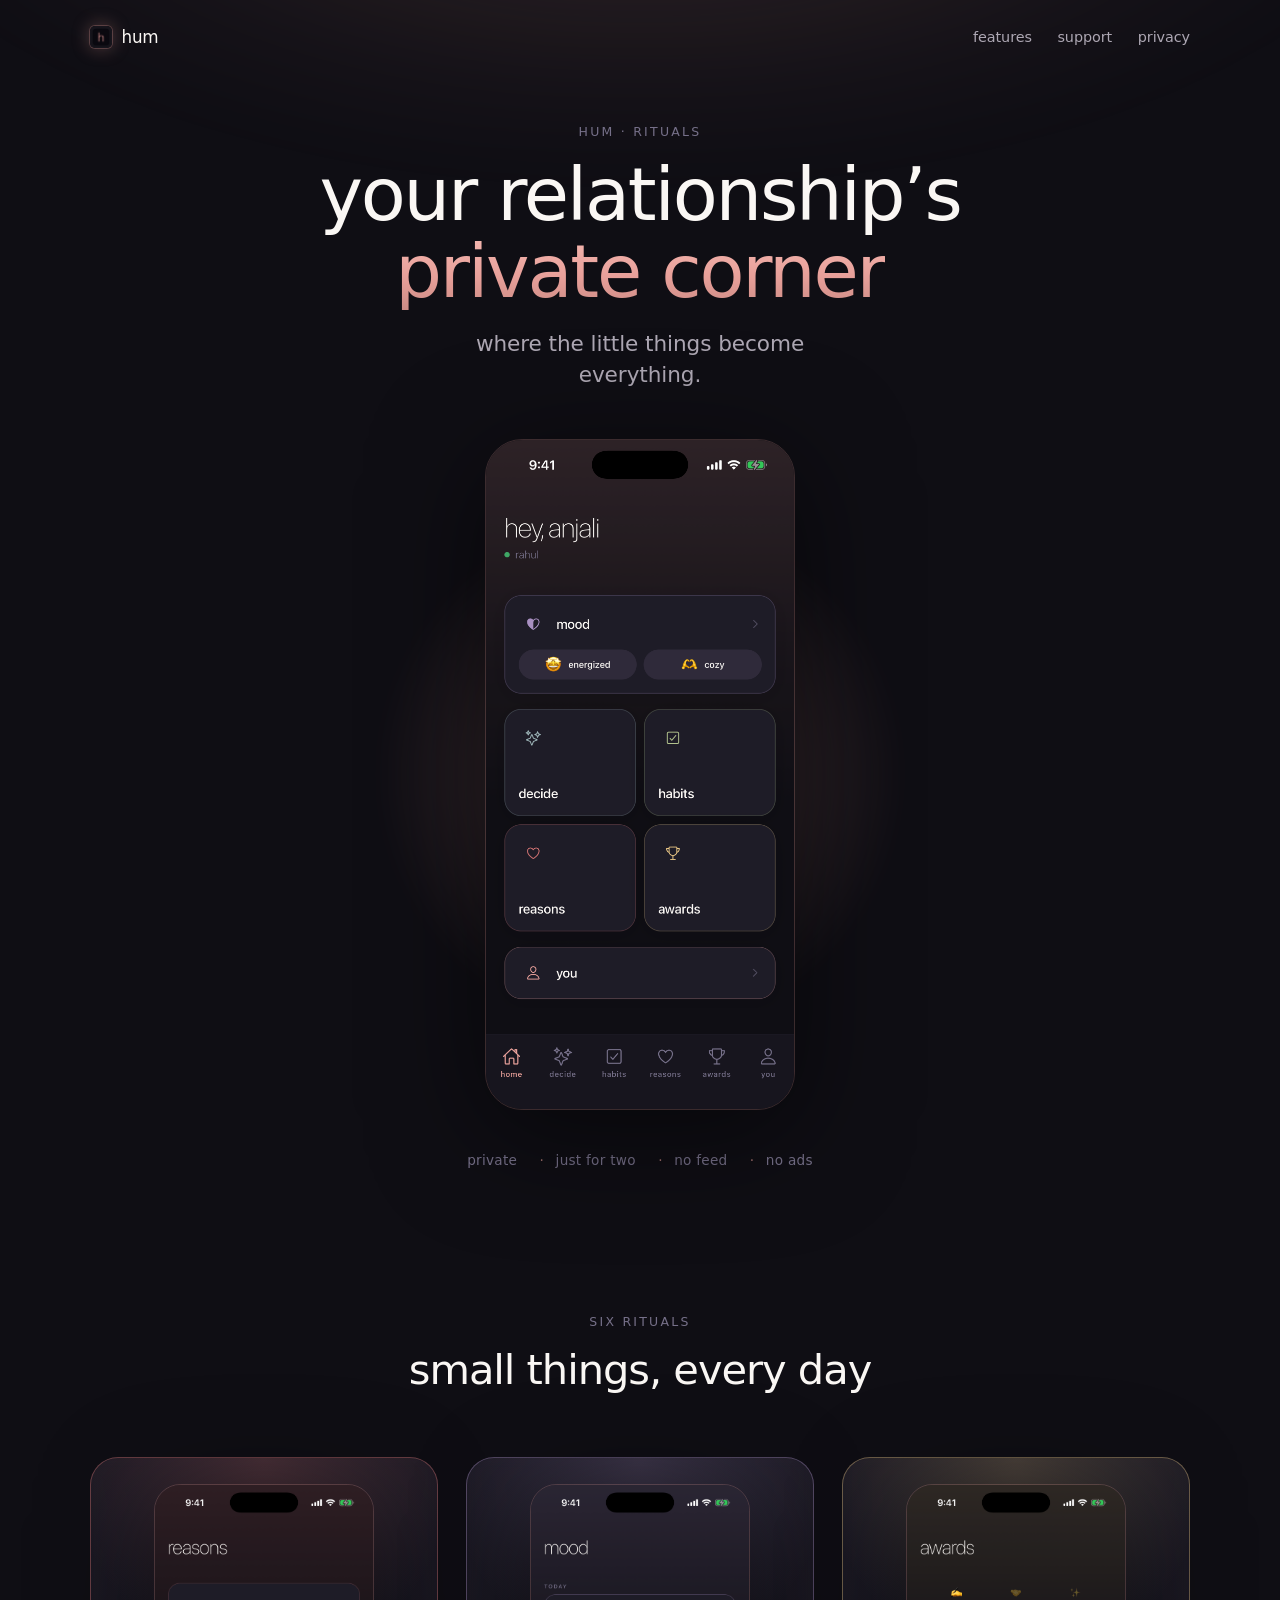
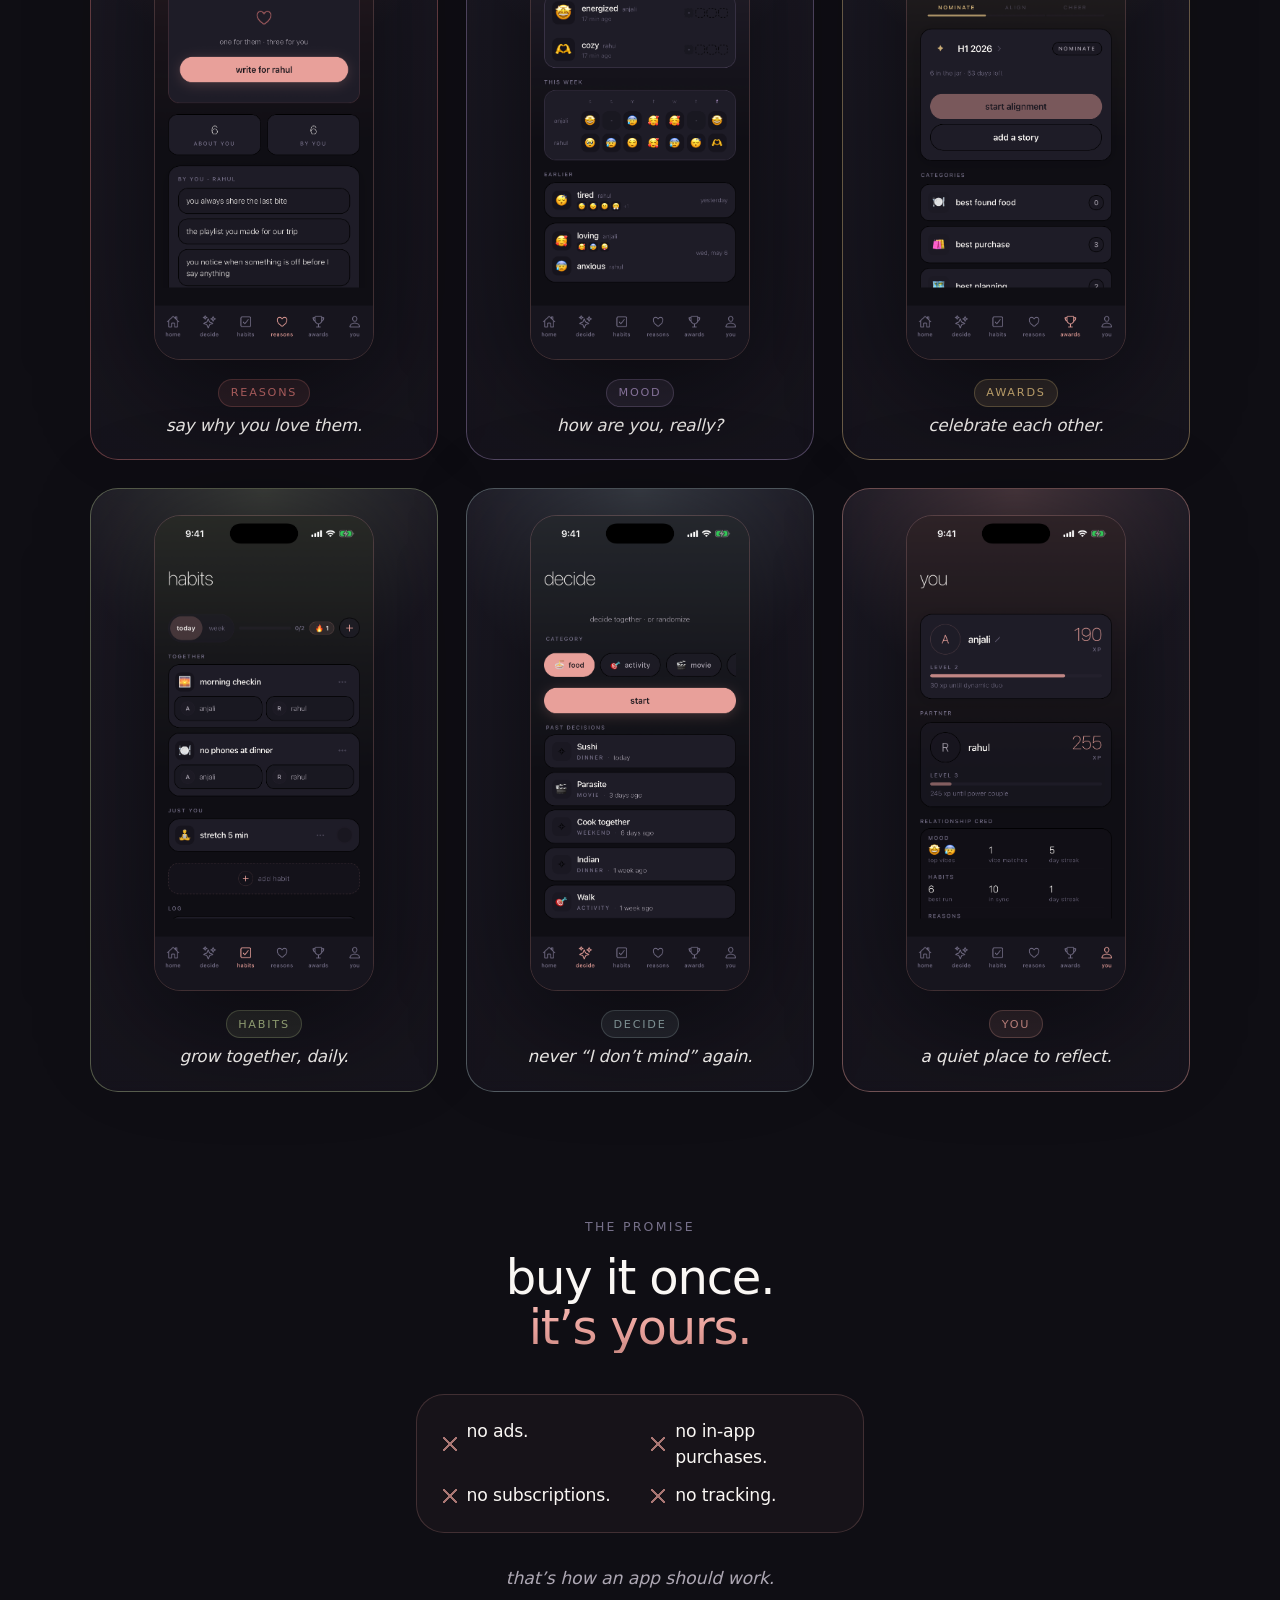
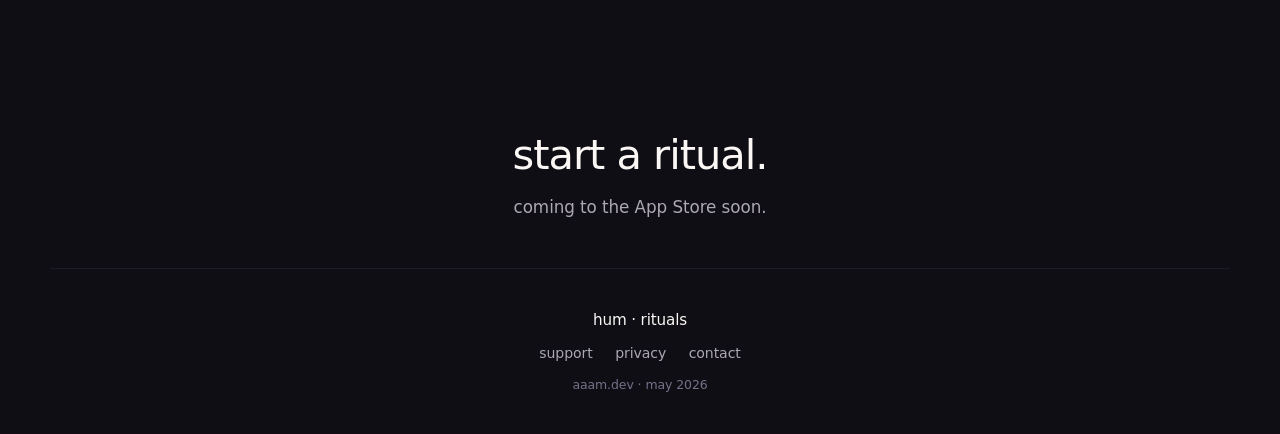
==== hum/index.html @ e9ae1dba "site: converge brand to "hum" everywhere; tir og cover; crisp tir favicon Three follow-ups to the lo" ====
<!doctype html>
<html lang="en">
  <head>
    <meta charset="utf-8" />
    <meta name="viewport" content="width=device-width, initial-scale=1, viewport-fit=cover" />
    <meta name="theme-color" content="#0F0E14" />
    <meta name="color-scheme" content="dark" />
    <title>hum &middot; your relationship's private corner</title>
    <meta
      name="description"
      content="hum is a calm, invite-only space for two. share moods, build habits, decide together, host awards, and trade reasons you love each other. no public feed. no ads."
    />

    <!-- Open Graph (WhatsApp / Instagram / iMessage / Facebook) -->
    <meta property="og:type" content="website" />
    <meta property="og:site_name" content="hum &middot; rituals" />
    <meta property="og:title" content="hum · your relationship's private corner" />
    <meta
      property="og:description"
      content="a calm, invite-only space for two. share moods, build habits, decide together, and trade reasons you love each other."
    />
    <meta property="og:url" content="https://aaam.dev/hum/" />
    <meta property="og:image" content="https://aaam.dev/hum/images/og-cover.png" />
    <meta property="og:image:width" content="1200" />
    <meta property="og:image:height" content="630" />
    <meta property="og:image:type" content="image/png" />
    <meta property="og:image:alt" content="hum app — a private corner for two, on iPhone" />

    <!-- Twitter / X -->
    <meta name="twitter:card" content="summary_large_image" />
    <meta name="twitter:title" content="hum · your relationship's private corner" />
    <meta
      name="twitter:description"
      content="a calm, invite-only space for two."
    />
    <meta name="twitter:image" content="https://aaam.dev/hum/images/og-cover.png" />

    <link rel="canonical" href="https://aaam.dev/hum/" />
    <link rel="icon" type="image/png" sizes="32x32" href="images/favicon-32.png" />
    <link rel="icon" type="image/png" sizes="1024x1024" href="images/icon-1024.png" />
    <link rel="apple-touch-icon" sizes="180x180" href="images/icon-180.png" />
    <link rel="preload" as="image" href="images/marketing/01-home.png" fetchpriority="high" />
    <link rel="stylesheet" href="style.css" />
  </head>

  <body>
    <div class="halo" aria-hidden="true"></div>

    <header class="topbar">
      <a href="#top" class="brand" aria-label="hum home">
        <img class="brand-mark" src="images/icon-180.png" alt="" width="22" height="22" decoding="async" />
        <span class="brand-name">hum</span>
      </a>
      <nav class="topnav" aria-label="primary">
        <a href="#features">features</a>
        <a href="support.html">support</a>
        <a href="privacy.html">privacy</a>
      </nav>
    </header>

    <main id="top">
      <!-- HERO ─────────────────────────────────────────────────────── -->
      <section class="hero">
        <p class="eyebrow">hum &middot; rituals</p>
        <h1>
          your relationship&rsquo;s<br />
          <span class="hero-accent">private corner</span>
        </h1>
        <p class="hero-sub">where the little things become everything.</p>

        <div class="hero-stage">
          <div class="phone phone--hero">
            <img
              src="images/marketing/01-home.png"
              alt="hum home screen"
              width="1206"
              height="2622"
              loading="eager"
              fetchpriority="high"
              decoding="async"
            />
          </div>
        </div>

        <ul class="trust-row" aria-label="what hum is">
          <li>private</li>
          <li>just for two</li>
          <li>no feed</li>
          <li>no ads</li>
        </ul>
      </section>

      <!-- FEATURES ─────────────────────────────────────────────────── -->
      <section id="features" class="features">
        <p class="eyebrow eyebrow-center">six rituals</p>
        <h2>small things, every day</h2>

        <div class="feature-rail" role="list">
          <article class="feature feature--reasons" role="listitem">
            <div class="phone">
              <img
                src="images/marketing/05-reasons.png"
                alt="reasons — write one for them, reveal three from them"
                width="1206"
                height="2622"
                loading="lazy"
                decoding="async"
              />
            </div>
            <div class="feature-meta">
              <span class="feature-tag">reasons</span>
              <h3>say why you love them.</h3>
            </div>
          </article>

          <article class="feature feature--mood" role="listitem">
            <div class="phone">
              <img
                src="images/marketing/02-mood.png"
                alt="mood — check in together, see the week side by side"
                width="1206"
                height="2622"
                loading="lazy"
                decoding="async"
              />
            </div>
            <div class="feature-meta">
              <span class="feature-tag">mood</span>
              <h3>how are you, really?</h3>
            </div>
          </article>

          <article class="feature feature--awards" role="listitem">
            <div class="phone">
              <img
                src="images/marketing/06-awards.png"
                alt="awards — nominate each other, reveal the winners"
                width="1206"
                height="2622"
                loading="lazy"
                decoding="async"
              />
            </div>
            <div class="feature-meta">
              <span class="feature-tag">awards</span>
              <h3>celebrate each other.</h3>
            </div>
          </article>

          <article class="feature feature--habits" role="listitem">
            <div class="phone">
              <img
                src="images/marketing/04-habits.png"
                alt="habits — shared and personal goals, six-week heatmap"
                width="1206"
                height="2622"
                loading="lazy"
                decoding="async"
              />
            </div>
            <div class="feature-meta">
              <span class="feature-tag">habits</span>
              <h3>grow together, daily.</h3>
            </div>
          </article>

          <article class="feature feature--decide" role="listitem">
            <div class="phone">
              <img
                src="images/marketing/03-decide.png"
                alt="decide — vote together, or let the app pick"
                width="1206"
                height="2622"
                loading="lazy"
                decoding="async"
              />
            </div>
            <div class="feature-meta">
              <span class="feature-tag">decide</span>
              <h3>never &ldquo;I don&rsquo;t mind&rdquo; again.</h3>
            </div>
          </article>

          <article class="feature feature--you" role="listitem">
            <div class="phone">
              <img
                src="images/marketing/07-you.png"
                alt="you — your journey, your streaks, your growth"
                width="1206"
                height="2622"
                loading="lazy"
                decoding="async"
              />
            </div>
            <div class="feature-meta">
              <span class="feature-tag">you</span>
              <h3>a quiet place to reflect.</h3>
            </div>
          </article>
        </div>

        <p class="rail-hint" aria-hidden="true">swipe &rarr;</p>
      </section>

      <!-- PROMISE / MANIFESTO ───────────────────────────────────── -->
      <section class="promise">
        <p class="eyebrow eyebrow-center">the promise</p>
        <h2 class="promise-headline">
          buy it once.<br />
          <span class="promise-accent">it&rsquo;s yours.</span>
        </h2>
        <ul class="promise-list" aria-label="what hum doesn't do">
          <li>no ads.</li>
          <li>no in-app purchases.</li>
          <li>no subscriptions.</li>
          <li>no tracking.</li>
        </ul>
        <p class="promise-coda">that&rsquo;s how an app should work.</p>
      </section>

      <!-- FINAL CTA ──────────────────────────────────────────────── -->
      <section class="final-cta">
        <h2>start a ritual.</h2>
        <p>coming to the App Store soon.</p>
      </section>
    </main>

    <footer class="site-footer">
      <p class="footer-brand">hum &middot; rituals</p>
      <nav aria-label="footer">
        <a href="support.html">support</a>
        <a href="privacy.html">privacy</a>
        <a href="mailto:support@aaam.dev">contact</a>
      </nav>
      <p class="footer-meta">aaam.dev &middot; may 2026</p>
    </footer>
  </body>
</html>
---- hum/style.css ----
/* hum · rituals — marketing site
 * Single stylesheet for index.html, support.html, privacy.html.
 * Mobile-first. Matches the in-app design system (Wes Anderson Grand Budapest).
 *
 * NOTE on .phone aspect ratio:
 *   We do NOT use `aspect-ratio: 1206/2622` on the `.phone` wrapper.
 *   When a flex child has both `aspect-ratio` and `padding`, WebKit
 *   ignores the padding when computing main-axis size, which warps the
 *   image (vertically squished). Instead, the inner <img> drives the
 *   height via its intrinsic dimensions + width:100% / height:auto, and
 *   the bezel is a `border` on the <img> itself (no padding container).
 *   See: https://github.com/WebKit/WebKit/pull/49514 (fix in flight).
 */

:root {
  --bg: #0f0e14;
  --surface: #17151e;
  --card: #1e1c27;
  --card-soft: #1a1822;
  --border: #2e2938;
  --border-soft: rgba(46, 41, 56, 0.55);

  --text: #faf7f4;
  --muted: #ada7b3;
  --dim: #767089;

  --primary: #e8a09a;
  --secondary: #9fb8d2;
  --bloom: #a990c2;
  --spark: #9fb7ba;
  --sage: #b5c68f;
  --crimson: #d27373;
  --gold: #e9c685;

  --radius-md: 18px;
  --radius-lg: 28px;
  --shadow-deep: 0 32px 80px rgba(0, 0, 0, 0.55);

  --t-eyebrow: clamp(0.68rem, 0.62rem + 0.2vw, 0.78rem);
  --t-h1: clamp(2.6rem, 2rem + 4.5vw, 4.6rem);
  --t-h2: clamp(1.8rem, 1.4rem + 1.6vw, 2.6rem);
  --t-h3: clamp(1.05rem, 1rem + 0.4vw, 1.2rem);
  --t-body: clamp(0.95rem, 0.92rem + 0.2vw, 1.05rem);
  --t-sub: clamp(1.1rem, 1rem + 0.5vw, 1.35rem);
}

* {
  box-sizing: border-box;
}

html {
  font-size: 16px;
  -webkit-text-size-adjust: 100%;
  scroll-behavior: smooth;
}

@media (prefers-reduced-motion: reduce) {
  html {
    scroll-behavior: auto;
  }
}

body {
  margin: 0;
  min-height: 100vh;
  background: var(--bg);
  color: var(--text);
  font-family:
    -apple-system, BlinkMacSystemFont, 'SF Pro Text', 'Segoe UI', Roboto,
    'Helvetica Neue', system-ui, sans-serif;
  font-feature-settings: 'ss01', 'cv11', 'tnum';
  font-weight: 300;
  line-height: 1.55;
  letter-spacing: -0.005em;
  overflow-x: hidden;
  text-rendering: optimizeLegibility;
  -webkit-font-smoothing: antialiased;
  -moz-osx-font-smoothing: grayscale;
}

/* Ambient halo */
.halo {
  position: fixed;
  inset: -20% -20% auto -20%;
  height: 90vh;
  background:
    radial-gradient(
      60% 60% at 50% 0%,
      rgba(232, 160, 154, 0.22) 0%,
      rgba(232, 160, 154, 0.1) 30%,
      rgba(232, 160, 154, 0.03) 55%,
      transparent 75%
    );
  filter: blur(20px);
  pointer-events: none;
  z-index: 0;
}

body.page-doc .halo {
  display: none;
}

a {
  color: var(--primary);
  text-decoration: none;
  transition: opacity 0.15s ease;
}

a:hover,
a:focus-visible {
  opacity: 0.85;
}

a:focus-visible {
  outline: 2px solid var(--primary);
  outline-offset: 3px;
  border-radius: 2px;
}

img {
  max-width: 100%;
  height: auto;
  display: block;
}

main {
  position: relative;
  z-index: 1;
  max-width: 1180px;
  margin: 0 auto;
  padding: 0 clamp(1rem, 4vw, 2.5rem);
}

/* TOP BAR ─────────────────────────────────────────────────────────── */
.topbar {
  position: relative;
  z-index: 2;
  max-width: 1180px;
  margin: 0 auto;
  padding: clamp(1.1rem, 3vw, 1.5rem) clamp(1rem, 4vw, 2.5rem);
  display: flex;
  align-items: center;
  justify-content: space-between;
  gap: 1rem;
}

.brand {
  display: inline-flex;
  align-items: center;
  gap: 0.6rem;
  font-weight: 500;
  letter-spacing: -0.02em;
  color: var(--text);
}

.brand-mark {
  width: 22px;
  height: 22px;
  border-radius: 5px;
  display: block;
  object-fit: cover;
  box-shadow:
    0 0 0 1px rgba(232, 160, 154, 0.25),
    0 0 18px rgba(232, 160, 154, 0.35);
}

.brand-name {
  font-size: 1.05rem;
  letter-spacing: -0.02em;
}

.topnav {
  display: flex;
  gap: clamp(0.9rem, 2.5vw, 1.6rem);
  font-size: 0.9rem;
  color: var(--muted);
}

.topnav a {
  color: var(--muted);
}

/* HERO ───────────────────────────────────────────────────────────── */
.hero {
  text-align: center;
  padding: clamp(1.5rem, 4vw, 3rem) 0 clamp(2rem, 5vw, 4rem);
}

.eyebrow {
  margin: 0 0 1rem;
  font-size: var(--t-eyebrow);
  font-weight: 500;
  letter-spacing: 0.18em;
  text-transform: uppercase;
  color: var(--dim);
}

.eyebrow-center {
  text-align: center;
}

.hero h1 {
  margin: 0 auto;
  max-width: 18ch;
  font-size: var(--t-h1);
  font-weight: 200;
  line-height: 1.04;
  letter-spacing: -0.03em;
  color: var(--text);
}

.hero-accent {
  display: inline-block;
  background: linear-gradient(180deg, #f4b8b1 0%, var(--primary) 55%, #cc8b85 100%);
  -webkit-background-clip: text;
  background-clip: text;
  -webkit-text-fill-color: transparent;
  color: transparent;
}

.hero-sub {
  margin: clamp(0.85rem, 2vw, 1.1rem) auto 0;
  max-width: 30ch;
  font-size: var(--t-sub);
  line-height: 1.45;
  color: var(--muted);
  font-weight: 300;
}

/* PHONE MOCKUP ────────────────────────────────────────────────────── */
.hero-stage {
  margin-top: clamp(2rem, 5vw, 3rem);
  display: grid;
  place-items: center;
  position: relative;
  z-index: 1;
}

/* Soft halo behind hero phone */
.hero-stage::before {
  content: '';
  position: absolute;
  width: clamp(280px, 80vw, 540px);
  height: clamp(280px, 80vw, 540px);
  border-radius: 50%;
  background: radial-gradient(
    circle,
    rgba(232, 160, 154, 0.32) 0%,
    rgba(232, 160, 154, 0.12) 38%,
    transparent 70%
  );
  filter: blur(14px);
  z-index: -1;
}

/*
 * `.phone` is a wrapper that gives the screenshot a device-style border
 * and shadow — but the *image itself* drives the height (no aspect-ratio
 * on the wrapper, no padding-based bezel). This sidesteps the WebKit
 * flex+aspect-ratio+padding bug entirely.
 */
.phone {
  --phone-w: clamp(200px, 58vw, 300px);
  width: var(--phone-w);
  display: block;
  position: relative;
  filter: drop-shadow(0 22px 56px rgba(0, 0, 0, 0.55));
}

/* Honest screenshot: the <img>'s intrinsic 1206×2622 ratio drives the
 * height. No crop, no aspect-ratio override — what the user sees in
 * the App Store is what they see here. */
.phone img {
  display: block;
  width: 100%;
  height: auto;
  border-radius: clamp(26px, calc(var(--phone-w) * 0.12), 38px);
  border: 1px solid rgba(232, 160, 154, 0.22);
  box-shadow: inset 0 0 0 1px rgba(255, 255, 255, 0.04);
}

.phone--hero {
  --phone-w: clamp(210px, 60vw, 310px);
}

/* TRUST ROW ──────────────────────────────────────────────────────── */
.trust-row {
  margin: clamp(2rem, 4vw, 2.5rem) auto 0;
  padding: 0;
  list-style: none;
  display: flex;
  flex-wrap: wrap;
  justify-content: center;
  gap: 0.6rem 1.4rem;
  font-size: 0.85rem;
  color: var(--dim);
  letter-spacing: 0.02em;
}

.trust-row li {
  position: relative;
  padding-left: 1rem;
}

.trust-row li::before {
  content: '·';
  position: absolute;
  left: 0;
  color: var(--primary);
  opacity: 0.65;
}

.trust-row li:first-child {
  padding-left: 0;
}

.trust-row li:first-child::before {
  display: none;
}

/* SECTIONS ───────────────────────────────────────────────────────── */
section {
  padding: clamp(3rem, 6vw, 5rem) 0;
}

section h2 {
  margin: 0 auto;
  max-width: 22ch;
  text-align: center;
  font-size: var(--t-h2);
  font-weight: 200;
  letter-spacing: -0.025em;
  line-height: 1.1;
  color: var(--text);
}

/* FEATURES ────────────────────────────────────────────────────────── */
.features {
  position: relative;
  padding-bottom: clamp(2rem, 4vw, 3rem);
}

.feature-rail {
  --gap: clamp(1rem, 3vw, 1.75rem);
  margin-top: clamp(2rem, 5vw, 3rem);
  display: flex;
  gap: var(--gap);
  overflow-x: auto;
  scroll-snap-type: x mandatory;
  scroll-padding-inline: clamp(1rem, 4vw, 2.5rem);
  padding: 1rem clamp(1rem, 4vw, 2.5rem) 1.5rem;
  margin-inline: calc(-1 * clamp(1rem, 4vw, 2.5rem));
  scrollbar-width: none;
  -webkit-overflow-scrolling: touch;
}

.feature-rail::-webkit-scrollbar {
  display: none;
}

.feature {
  flex: 0 0 min(78vw, 290px);
  scroll-snap-align: center;
  display: flex;
  flex-direction: column;
  align-items: center;
  gap: 1.2rem;
  padding: 1.6rem 1.2rem 1.4rem;
  background: linear-gradient(
    180deg,
    rgba(30, 28, 39, 0.85) 0%,
    rgba(23, 21, 30, 0.85) 100%
  );
  border: 1px solid var(--feature-color, var(--border-soft));
  border-radius: var(--radius-lg);
  position: relative;
  isolation: isolate;
  backdrop-filter: blur(6px);
}

.feature::before {
  content: '';
  position: absolute;
  inset: 0;
  border-radius: inherit;
  background: radial-gradient(
    80% 50% at 50% 0%,
    var(--feature-glow, rgba(232, 160, 154, 0.2)) 0%,
    transparent 70%
  );
  opacity: 0.95;
  pointer-events: none;
  z-index: -1;
}

.feature--mood {
  --feature-color: rgba(169, 144, 194, 0.4);
  --feature-glow: rgba(169, 144, 194, 0.24);
  --feature-tag-color: var(--bloom);
}
.feature--habits {
  --feature-color: rgba(181, 198, 143, 0.4);
  --feature-glow: rgba(181, 198, 143, 0.22);
  --feature-tag-color: var(--sage);
}
.feature--decide {
  --feature-color: rgba(159, 183, 186, 0.42);
  --feature-glow: rgba(159, 183, 186, 0.24);
  --feature-tag-color: var(--spark);
}
.feature--awards {
  --feature-color: rgba(233, 198, 133, 0.4);
  --feature-glow: rgba(233, 198, 133, 0.24);
  --feature-tag-color: var(--gold);
}
.feature--reasons {
  --feature-color: rgba(210, 115, 115, 0.42);
  --feature-glow: rgba(210, 115, 115, 0.26);
  --feature-tag-color: var(--crimson);
}
.feature--you {
  --feature-color: rgba(232, 160, 154, 0.42);
  --feature-glow: rgba(232, 160, 154, 0.24);
  --feature-tag-color: var(--primary);
}

/* The phone inside a feature card — bigger relative to the card so the
 * screenshot is the dominant chunk (visual-first). */
.feature .phone {
  --phone-w: min(60vw, 200px);
}

.feature-meta {
  text-align: center;
}

.feature-tag {
  display: inline-block;
  margin-bottom: 0.5rem;
  padding: 0.28rem 0.72rem;
  border-radius: 999px;
  font-size: 0.7rem;
  font-weight: 500;
  letter-spacing: 0.16em;
  text-transform: uppercase;
  color: var(--feature-tag-color, var(--primary));
  background: color-mix(in srgb, var(--feature-tag-color, var(--primary)) 12%, transparent);
  border: 1px solid color-mix(in srgb, var(--feature-tag-color, var(--primary)) 30%, transparent);
}

.feature h3 {
  margin: 0;
  font-size: 1.05rem;
  font-weight: 300;
  font-style: italic;
  letter-spacing: -0.01em;
  color: var(--text);
  line-height: 1.3;
}

@media (min-width: 880px) {
  .feature-rail {
    overflow: visible;
    scroll-snap-type: none;
    display: grid;
    grid-template-columns: repeat(3, minmax(0, 1fr));
    margin-inline: 0;
    padding: 1rem 0 0;
  }
  .feature {
    flex: initial;
  }
  .feature .phone {
    --phone-w: min(220px, 100%);
  }
  .rail-hint {
    display: none;
  }
}

.rail-hint {
  margin: 0.4rem 0 0;
  text-align: center;
  font-size: 0.78rem;
  color: var(--dim);
  letter-spacing: 0.18em;
  text-transform: uppercase;
  opacity: 0.7;
}

/* PROMISE / MANIFESTO ────────────────────────────────────────────── */
.promise {
  text-align: center;
  padding: clamp(3rem, 6vw, 5rem) 0;
  position: relative;
}

.promise-headline {
  margin: 0 auto;
  max-width: 18ch;
  font-size: clamp(2rem, 1.6rem + 2.5vw, 3rem);
  font-weight: 200;
  letter-spacing: -0.025em;
  line-height: 1.05;
  color: var(--text);
}

.promise-accent {
  display: inline-block;
  background: linear-gradient(180deg, #f4b8b1 0%, var(--primary) 55%, #cc8b85 100%);
  -webkit-background-clip: text;
  background-clip: text;
  -webkit-text-fill-color: transparent;
  color: transparent;
}

.promise-list {
  list-style: none;
  margin: clamp(2rem, 4vw, 2.6rem) auto 0;
  padding: 1.4rem 1.6rem;
  max-width: 28rem;
  display: grid;
  grid-template-columns: 1fr 1fr;
  gap: 0.7rem 1.4rem;
  background: rgba(232, 160, 154, 0.04);
  border: 1px solid rgba(232, 160, 154, 0.2);
  border-radius: var(--radius-lg);
  font-size: clamp(0.95rem, 0.9rem + 0.4vw, 1.08rem);
  font-weight: 400;
  color: var(--text);
  letter-spacing: -0.01em;
}

.promise-list li {
  position: relative;
  padding-left: 1.5rem;
  text-align: left;
}

/* Subtle ✕ marker — these are *absences*, not features. */
.promise-list li::before {
  content: '';
  position: absolute;
  left: 0;
  top: 50%;
  width: 14px;
  height: 14px;
  transform: translateY(-50%);
  background-image:
    linear-gradient(45deg, transparent 45%, var(--primary) 45%, var(--primary) 55%, transparent 55%),
    linear-gradient(-45deg, transparent 45%, var(--primary) 45%, var(--primary) 55%, transparent 55%);
  opacity: 0.7;
}

@media (max-width: 480px) {
  .promise-list {
    grid-template-columns: 1fr;
    max-width: 22rem;
    gap: 0.55rem;
    padding: 1.2rem 1.4rem;
  }
}

.promise-coda {
  margin: clamp(1.6rem, 3vw, 2rem) auto 0;
  max-width: 30ch;
  font-size: clamp(0.95rem, 0.9rem + 0.4vw, 1.08rem);
  color: var(--muted);
  font-style: italic;
  font-weight: 300;
  letter-spacing: -0.005em;
}

/* FINAL CTA ──────────────────────────────────────────────────────── */
.final-cta {
  text-align: center;
  padding: clamp(2.5rem, 5vw, 4rem) 0 clamp(2rem, 4vw, 3rem);
}

.final-cta p {
  margin: 1rem auto 0;
  color: var(--muted);
  font-size: var(--t-body);
}

/* FOOTER ─────────────────────────────────────────────────────────── */
.site-footer {
  position: relative;
  z-index: 1;
  max-width: 1180px;
  margin: 0 auto;
  padding: clamp(1.5rem, 4vw, 2.5rem) clamp(1rem, 4vw, 2.5rem) 2.5rem;
  text-align: center;
  border-top: 1px solid var(--border-soft);
  display: grid;
  gap: 0.65rem;
}

.footer-brand {
  margin: 0;
  font-size: 0.95rem;
  font-weight: 500;
  letter-spacing: -0.01em;
  color: var(--text);
}

.site-footer nav {
  display: flex;
  flex-wrap: wrap;
  justify-content: center;
  gap: 0.5rem 1.4rem;
  font-size: 0.88rem;
}

.site-footer nav a {
  color: var(--muted);
}

.footer-meta {
  margin: 0;
  font-size: 0.78rem;
  color: var(--dim);
}

/* DOC PAGES (support, privacy) ───────────────────────────────────── */
body.page-doc main {
  max-width: 720px;
  padding-bottom: 3rem;
}

body.page-doc h1 {
  font-size: clamp(2rem, 1.6rem + 2vw, 2.8rem);
  font-weight: 200;
  letter-spacing: -0.025em;
  margin: 0 0 0.6rem;
}

body.page-doc h2 {
  text-align: left;
  font-size: 1.15rem;
  font-weight: 500;
  letter-spacing: -0.005em;
  margin: 0 0 0.65rem;
  max-width: none;
}

body.page-doc p,
body.page-doc li {
  color: var(--muted);
  font-size: 0.96rem;
  line-height: 1.6;
}

body.page-doc strong {
  color: var(--text);
  font-weight: 500;
}

.card {
  background: var(--card);
  border: 1px solid var(--border-soft);
  border-radius: var(--radius-md);
  padding: 1.4rem 1.5rem 1.25rem;
  margin-bottom: 1.1rem;
}

.card p,
.card li {
  margin: 0 0 0.6rem;
}

.card p:last-child,
.card li:last-child {
  margin-bottom: 0;
}

.card ul,
.card ol {
  margin: 0;
  padding-left: 1.2rem;
}

.card li {
  margin-bottom: 0.35rem;
}

.privacy h2 {
  margin: 1.6rem 0 0.6rem;
}

.privacy h2:first-of-type {
  margin-top: 0;
}

.meta {
  font-size: 0.8rem;
  color: var(--dim);
  margin-bottom: 1rem;
}

/* REDUCE MOTION ──────────────────────────────────────────────────── */
@media (prefers-reduced-motion: reduce) {
  *,
  *::before,
  *::after {
    animation-duration: 0.01ms !important;
    animation-iteration-count: 1 !important;
    transition-duration: 0.01ms !important;
    scroll-behavior: auto !important;
  }
}
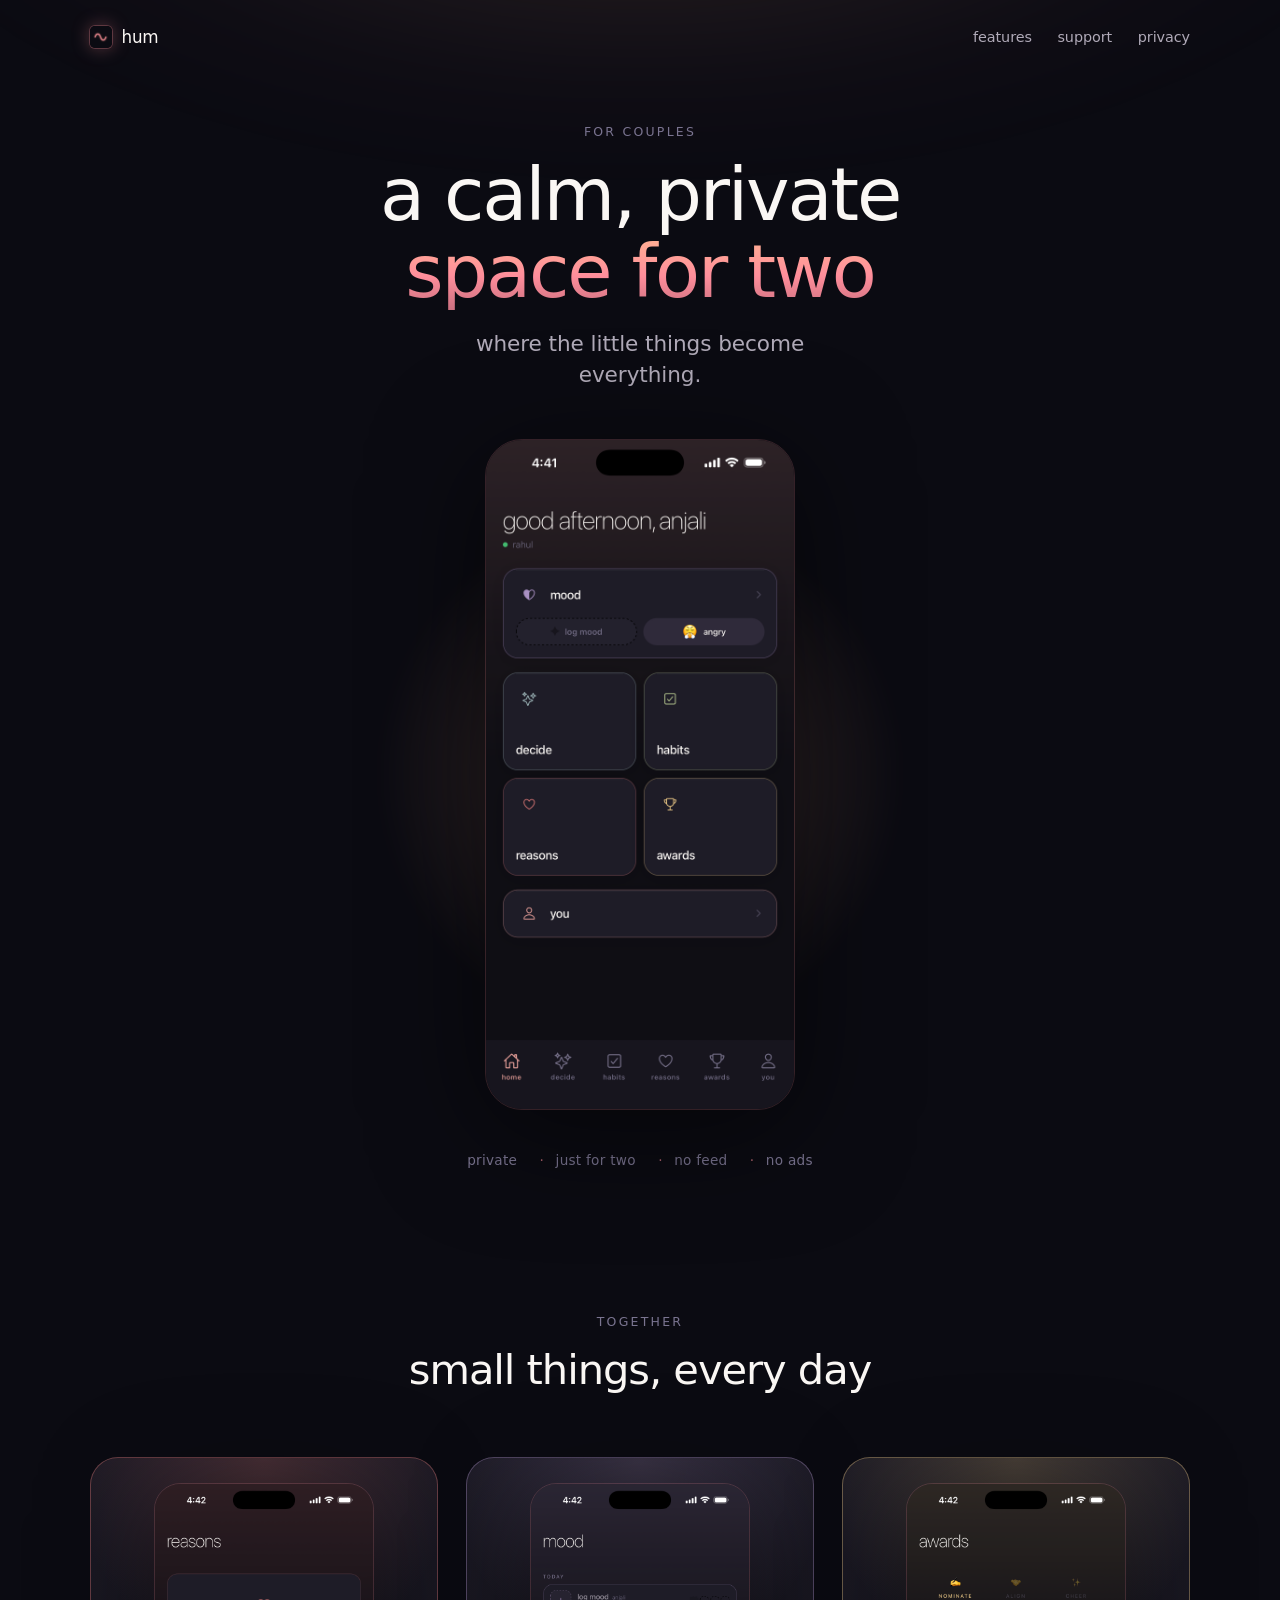
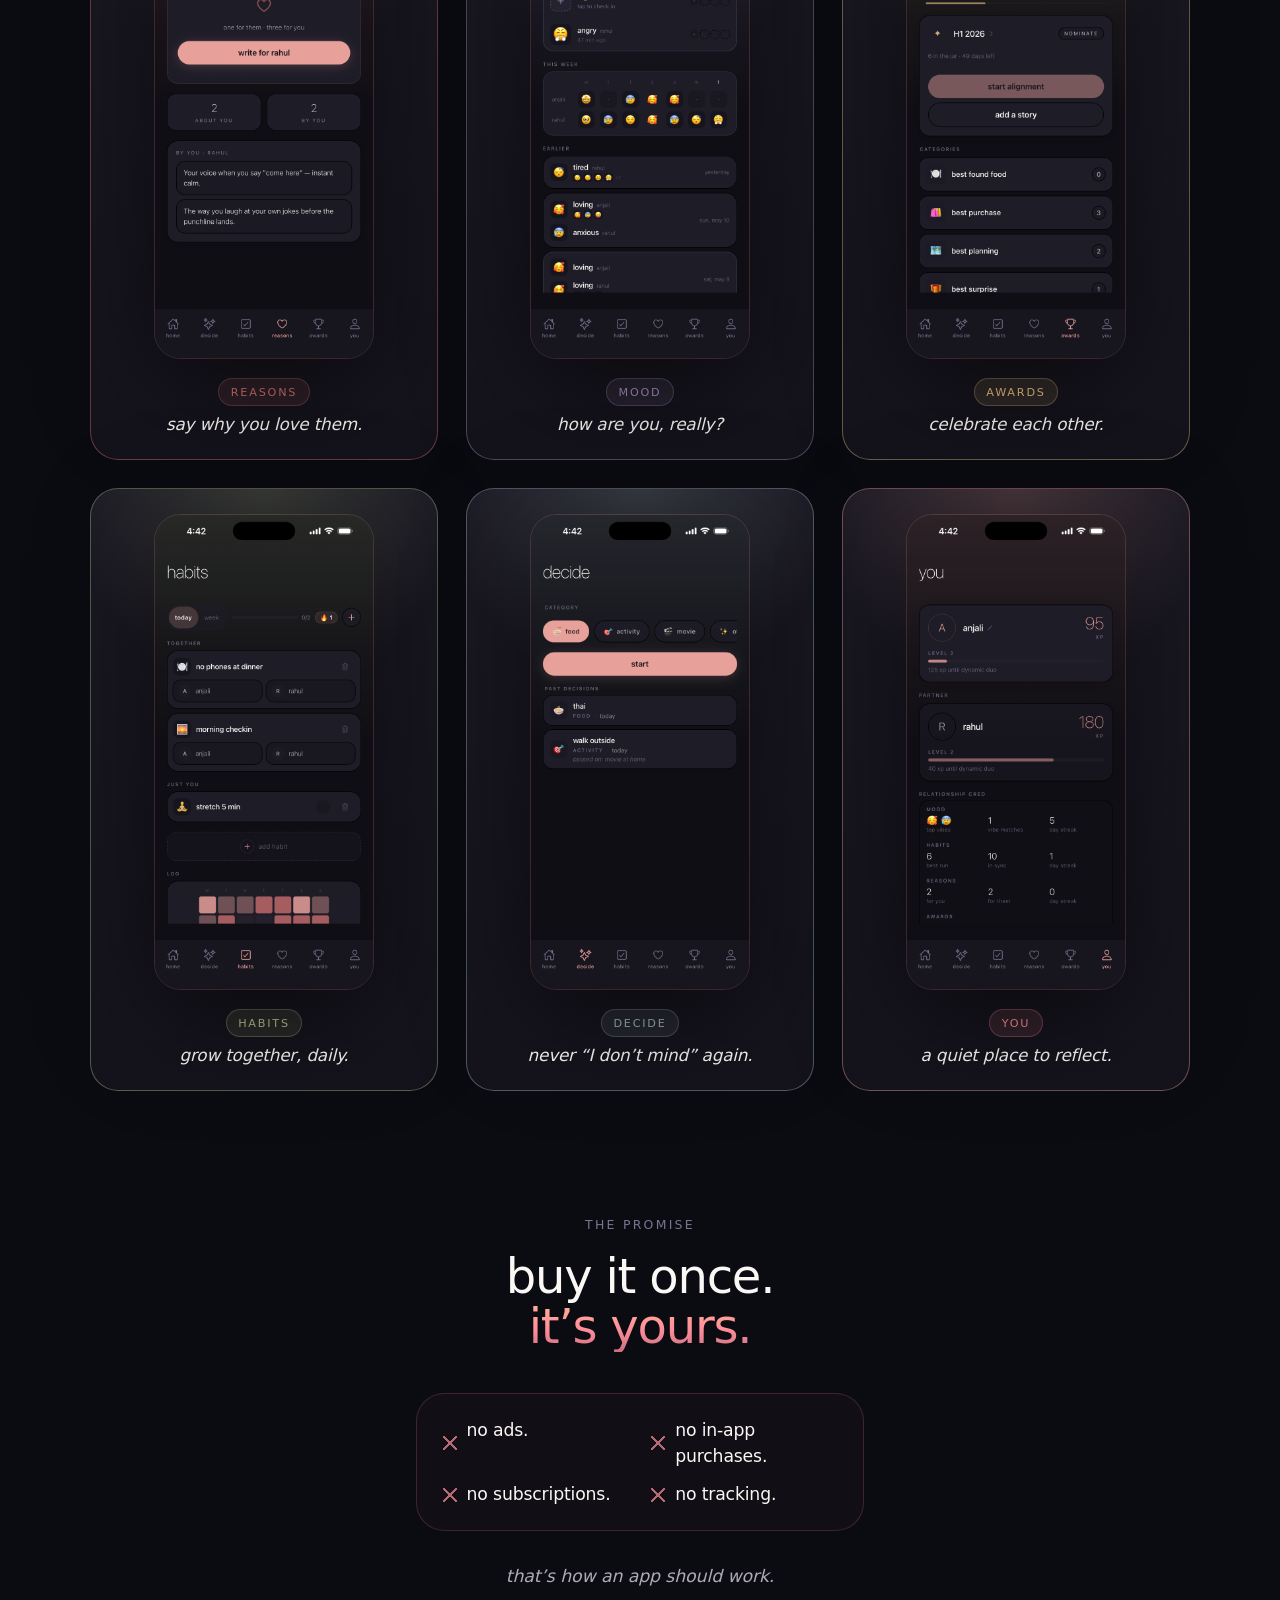
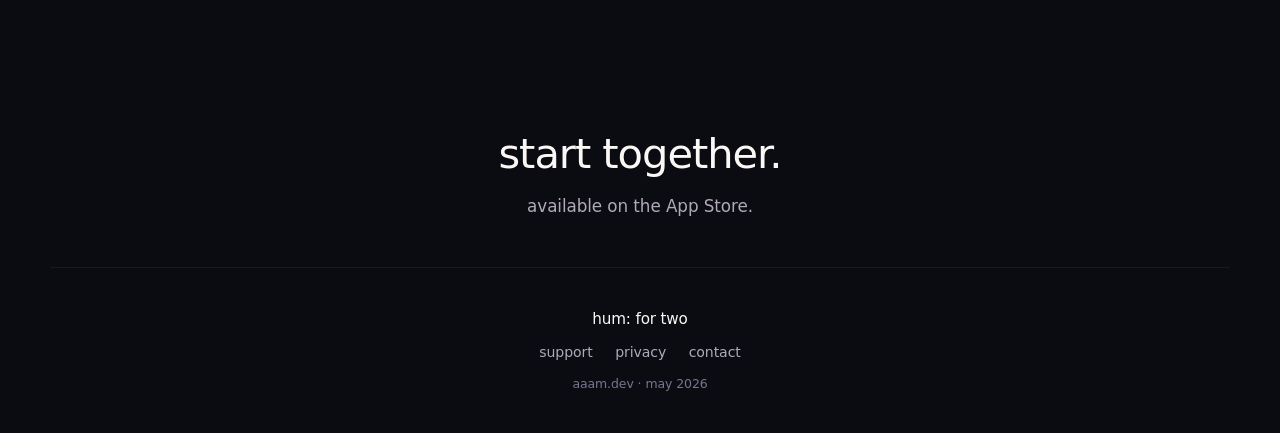
==== commit beec9d81: "rebrand: hum: for two — new logo, screenshots, copy - Replace all icon assets with D2h candlelight w" ====
--- a/hum/index.html
+++ b/hum/index.html
@@ -3,18 +3,18 @@
   <head>
     <meta charset="utf-8" />
     <meta name="viewport" content="width=device-width, initial-scale=1, viewport-fit=cover" />
-    <meta name="theme-color" content="#0F0E14" />
+    <meta name="theme-color" content="#0B0B12" />
     <meta name="color-scheme" content="dark" />
-    <title>hum &middot; your relationship's private corner</title>
+    <title>hum &middot; for two</title>
     <meta
       name="description"
-      content="hum is a calm, invite-only space for two. share moods, build habits, decide together, host awards, and trade reasons you love each other. no public feed. no ads."
+      content="hum is a calm, invite-only space for two. share moods, build habits, decide together, celebrate each other, and trade reasons you love each other. no public feed. no ads."
     />
 
-    <!-- Open Graph (WhatsApp / Instagram / iMessage / Facebook) -->
+    <!-- Open Graph -->
     <meta property="og:type" content="website" />
-    <meta property="og:site_name" content="hum &middot; rituals" />
-    <meta property="og:title" content="hum · your relationship's private corner" />
+    <meta property="og:site_name" content="hum: for two" />
+    <meta property="og:title" content="hum · a calm, private space for couples" />
     <meta
       property="og:description"
       content="a calm, invite-only space for two. share moods, build habits, decide together, and trade reasons you love each other."
@@ -24,11 +24,11 @@
     <meta property="og:image:width" content="1200" />
     <meta property="og:image:height" content="630" />
     <meta property="og:image:type" content="image/png" />
-    <meta property="og:image:alt" content="hum app — a private corner for two, on iPhone" />
+    <meta property="og:image:alt" content="hum app — a calm, private space for couples" />
 
     <!-- Twitter / X -->
     <meta name="twitter:card" content="summary_large_image" />
-    <meta name="twitter:title" content="hum · your relationship's private corner" />
+    <meta name="twitter:title" content="hum · a calm, private space for couples" />
     <meta
       name="twitter:description"
       content="a calm, invite-only space for two."
@@ -59,12 +59,12 @@
     </header>
 
     <main id="top">
-      <!-- HERO ─────────────────────────────────────────────────────── -->
+      <!-- HERO -->
       <section class="hero">
-        <p class="eyebrow">hum &middot; rituals</p>
+        <p class="eyebrow">for couples</p>
         <h1>
-          your relationship&rsquo;s<br />
-          <span class="hero-accent">private corner</span>
+          a calm, private<br />
+          <span class="hero-accent">space for two</span>
         </h1>
         <p class="hero-sub">where the little things become everything.</p>
 
@@ -73,8 +73,8 @@
             <img
               src="images/marketing/01-home.png"
               alt="hum home screen"
-              width="1206"
-              height="2622"
+              width="1320"
+              height="2868"
               loading="eager"
               fetchpriority="high"
               decoding="async"
@@ -90,19 +90,19 @@
         </ul>
       </section>
 
-      <!-- FEATURES ─────────────────────────────────────────────────── -->
+      <!-- FEATURES -->
       <section id="features" class="features">
-        <p class="eyebrow eyebrow-center">six rituals</p>
+        <p class="eyebrow eyebrow-center">together</p>
         <h2>small things, every day</h2>
 
         <div class="feature-rail" role="list">
           <article class="feature feature--reasons" role="listitem">
             <div class="phone">
               <img
-                src="images/marketing/05-reasons.png"
+                src="images/marketing/06-reasons.png"
                 alt="reasons — write one for them, reveal three from them"
-                width="1206"
-                height="2622"
+                width="1320"
+                height="2868"
                 loading="lazy"
                 decoding="async"
               />
@@ -118,8 +118,8 @@
               <img
                 src="images/marketing/02-mood.png"
                 alt="mood — check in together, see the week side by side"
-                width="1206"
-                height="2622"
+                width="1320"
+                height="2868"
                 loading="lazy"
                 decoding="async"
               />
@@ -133,10 +133,10 @@
           <article class="feature feature--awards" role="listitem">
             <div class="phone">
               <img
-                src="images/marketing/06-awards.png"
-                alt="awards — nominate each other, reveal the winners"
-                width="1206"
-                height="2622"
+                src="images/marketing/05-awards.png"
+                alt="awards — nominate each other, celebrate the winners"
+                width="1320"
+                height="2868"
                 loading="lazy"
                 decoding="async"
               />
@@ -150,10 +150,10 @@
           <article class="feature feature--habits" role="listitem">
             <div class="phone">
               <img
-                src="images/marketing/04-habits.png"
+                src="images/marketing/03-habits.png"
                 alt="habits — shared and personal goals, six-week heatmap"
-                width="1206"
-                height="2622"
+                width="1320"
+                height="2868"
                 loading="lazy"
                 decoding="async"
               />
@@ -167,10 +167,10 @@
           <article class="feature feature--decide" role="listitem">
             <div class="phone">
               <img
-                src="images/marketing/03-decide.png"
+                src="images/marketing/04-decide.png"
                 alt="decide — vote together, or let the app pick"
-                width="1206"
-                height="2622"
+                width="1320"
+                height="2868"
                 loading="lazy"
                 decoding="async"
               />
@@ -186,8 +186,8 @@
               <img
                 src="images/marketing/07-you.png"
                 alt="you — your journey, your streaks, your growth"
-                width="1206"
-                height="2622"
+                width="1320"
+                height="2868"
                 loading="lazy"
                 decoding="async"
               />
@@ -202,7 +202,7 @@
         <p class="rail-hint" aria-hidden="true">swipe &rarr;</p>
       </section>
 
-      <!-- PROMISE / MANIFESTO ───────────────────────────────────── -->
+      <!-- PROMISE -->
       <section class="promise">
         <p class="eyebrow eyebrow-center">the promise</p>
         <h2 class="promise-headline">
@@ -218,15 +218,15 @@
         <p class="promise-coda">that&rsquo;s how an app should work.</p>
       </section>
 
-      <!-- FINAL CTA ──────────────────────────────────────────────── -->
+      <!-- FINAL CTA -->
       <section class="final-cta">
-        <h2>start a ritual.</h2>
-        <p>coming to the App Store soon.</p>
+        <h2>start together.</h2>
+        <p>available on the App Store.</p>
       </section>
     </main>
 
     <footer class="site-footer">
-      <p class="footer-brand">hum &middot; rituals</p>
+      <p class="footer-brand">hum: for two</p>
       <nav aria-label="footer">
         <a href="support.html">support</a>
         <a href="privacy.html">privacy</a>
--- a/hum/style.css
+++ b/hum/style.css
@@ -13,18 +13,19 @@
  */
 
 :root {
-  --bg: #0f0e14;
-  --surface: #17151e;
-  --card: #1e1c27;
-  --card-soft: #1a1822;
-  --border: #2e2938;
-  --border-soft: rgba(46, 41, 56, 0.55);
+  --bg: #0b0b12;
+  --surface: #13131c;
+  --card: #1a1924;
+  --card-soft: #16151f;
+  --border: #2a2535;
+  --border-soft: rgba(42, 37, 53, 0.55);
 
   --text: #faf7f4;
-  --muted: #ada7b3;
-  --dim: #767089;
-
-  --primary: #e8a09a;
+  --muted: #b0aab8;
+  --dim: #7a7490;
+
+  --primary: #ff8e9b;
+  --primary-warm: #ffb392;
   --secondary: #9fb8d2;
   --bloom: #a990c2;
   --spark: #9fb7ba;
@@ -86,9 +87,9 @@
   background:
     radial-gradient(
       60% 60% at 50% 0%,
-      rgba(232, 160, 154, 0.22) 0%,
-      rgba(232, 160, 154, 0.1) 30%,
-      rgba(232, 160, 154, 0.03) 55%,
+      rgba(255, 142, 155, 0.18) 0%,
+      rgba(255, 179, 146, 0.08) 30%,
+      rgba(255, 142, 155, 0.02) 55%,
       transparent 75%
     );
   filter: blur(20px);
@@ -160,8 +161,8 @@
   display: block;
   object-fit: cover;
   box-shadow:
-    0 0 0 1px rgba(232, 160, 154, 0.25),
-    0 0 18px rgba(232, 160, 154, 0.35);
+    0 0 0 1px rgba(255, 142, 155, 0.25),
+    0 0 18px rgba(255, 142, 155, 0.35);
 }
 
 .brand-name {
@@ -211,7 +212,7 @@
 
 .hero-accent {
   display: inline-block;
-  background: linear-gradient(180deg, #f4b8b1 0%, var(--primary) 55%, #cc8b85 100%);
+  background: linear-gradient(180deg, var(--primary-warm) 0%, var(--primary) 55%, #cc7080 100%);
   -webkit-background-clip: text;
   background-clip: text;
   -webkit-text-fill-color: transparent;
@@ -245,8 +246,8 @@
   border-radius: 50%;
   background: radial-gradient(
     circle,
-    rgba(232, 160, 154, 0.32) 0%,
-    rgba(232, 160, 154, 0.12) 38%,
+    rgba(255, 142, 155, 0.28) 0%,
+    rgba(255, 179, 146, 0.1) 38%,
     transparent 70%
   );
   filter: blur(14px);
@@ -275,7 +276,7 @@
   width: 100%;
   height: auto;
   border-radius: clamp(26px, calc(var(--phone-w) * 0.12), 38px);
-  border: 1px solid rgba(232, 160, 154, 0.22);
+  border: 1px solid rgba(255, 142, 155, 0.18);
   box-shadow: inset 0 0 0 1px rgba(255, 255, 255, 0.04);
 }
 
@@ -507,7 +508,7 @@
 
 .promise-accent {
   display: inline-block;
-  background: linear-gradient(180deg, #f4b8b1 0%, var(--primary) 55%, #cc8b85 100%);
+  background: linear-gradient(180deg, var(--primary-warm) 0%, var(--primary) 55%, #cc7080 100%);
   -webkit-background-clip: text;
   background-clip: text;
   -webkit-text-fill-color: transparent;
@@ -522,8 +523,8 @@
   display: grid;
   grid-template-columns: 1fr 1fr;
   gap: 0.7rem 1.4rem;
-  background: rgba(232, 160, 154, 0.04);
-  border: 1px solid rgba(232, 160, 154, 0.2);
+  background: rgba(255, 142, 155, 0.03);
+  border: 1px solid rgba(255, 142, 155, 0.18);
   border-radius: var(--radius-lg);
   font-size: clamp(0.95rem, 0.9rem + 0.4vw, 1.08rem);
   font-weight: 400;
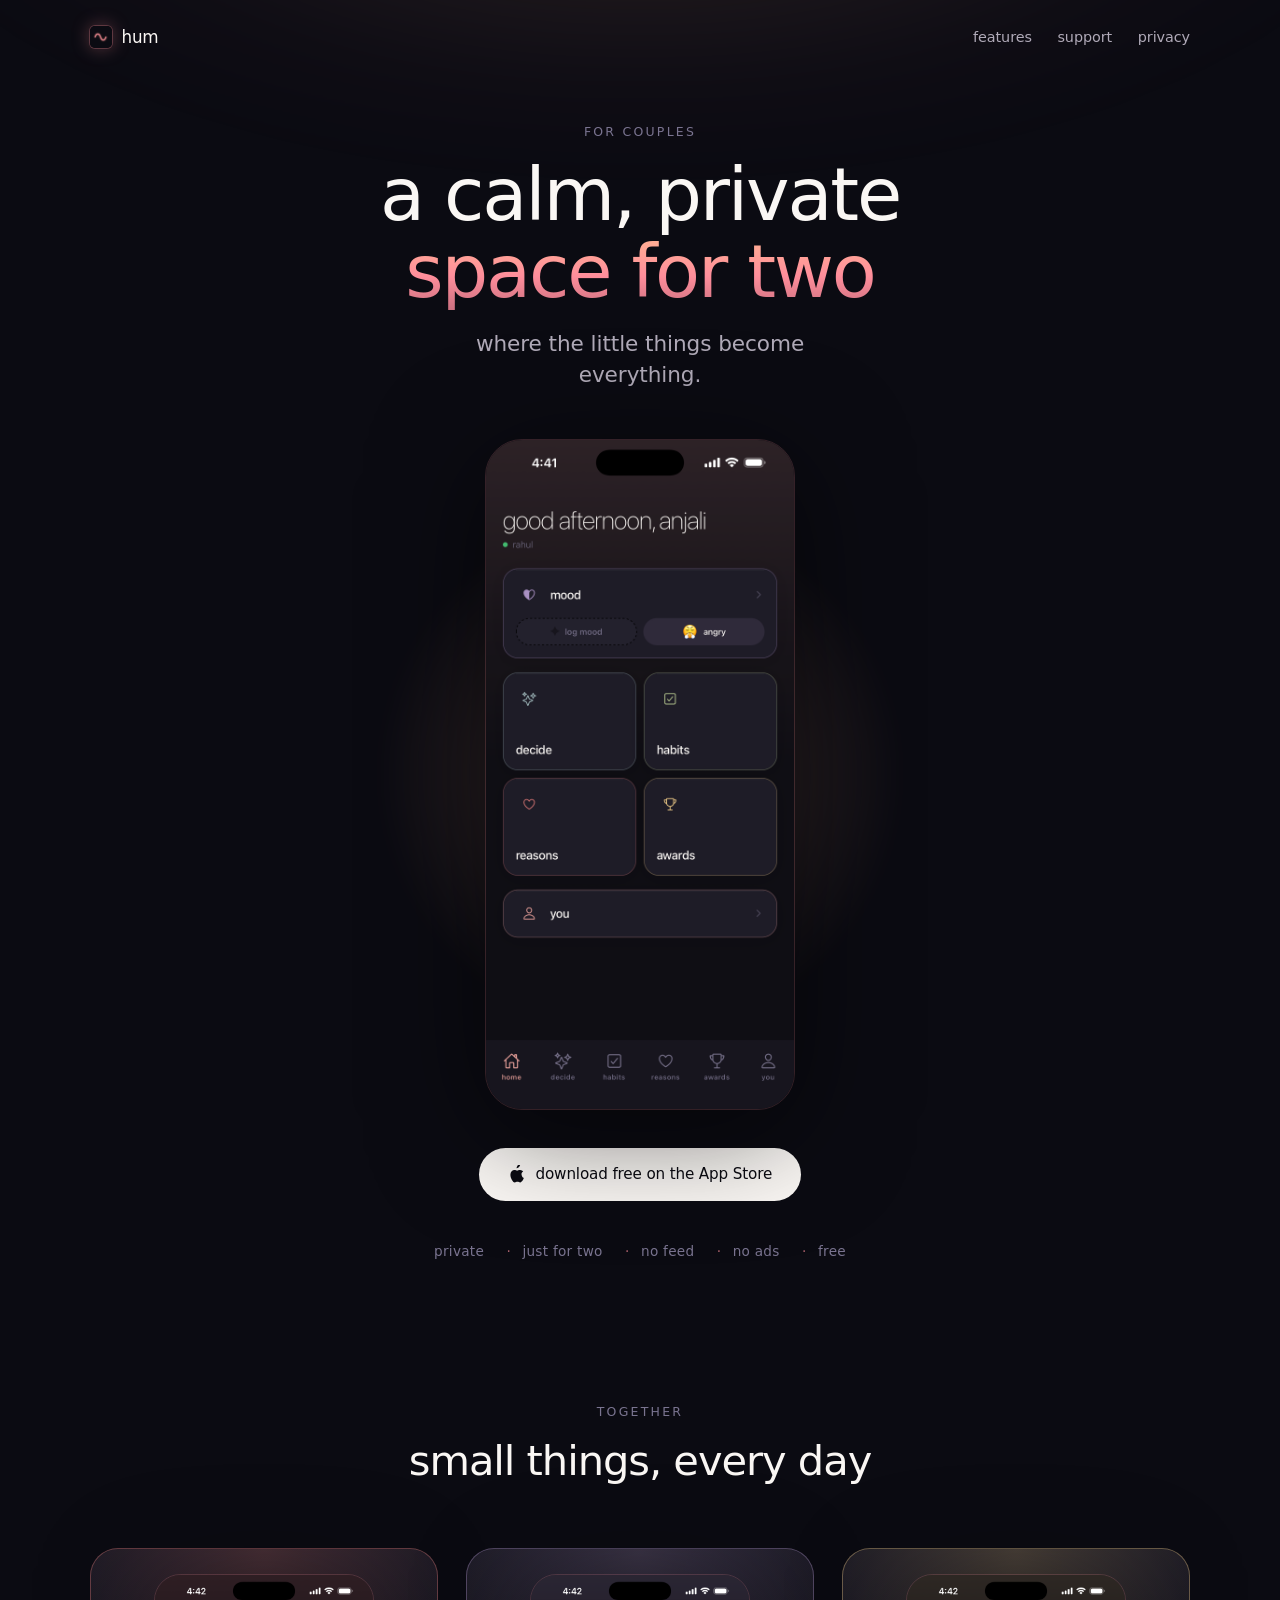
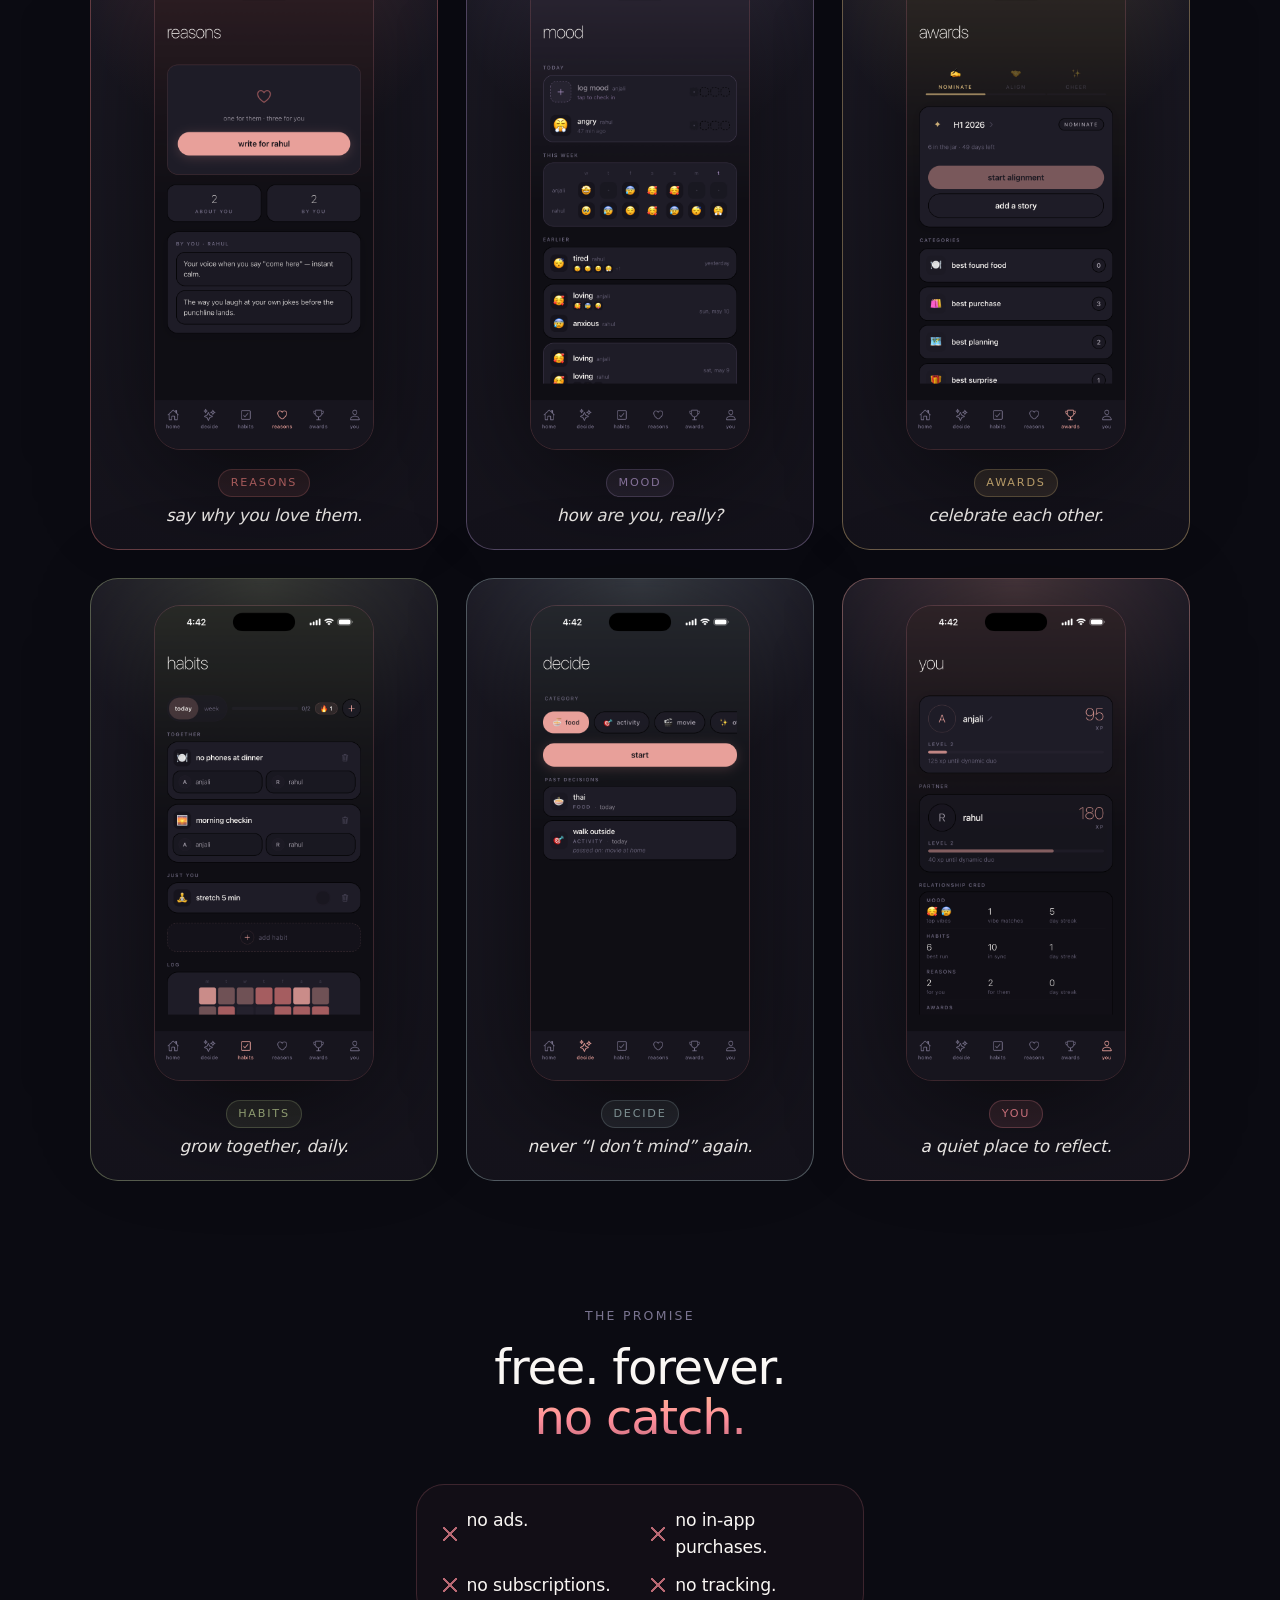
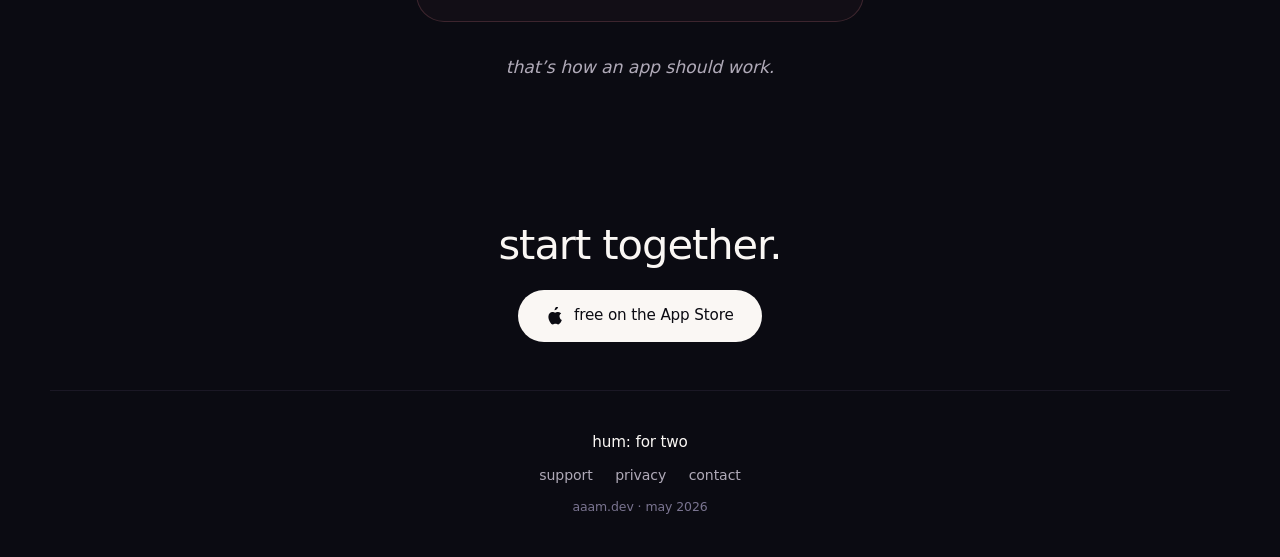
==== commit a580f6a2: "feat: add App Store download button, update pricing to free - Add prominent "download free on the Ap" ====
--- a/hum/index.html
+++ b/hum/index.html
@@ -82,11 +82,17 @@
           </div>
         </div>
 
+        <a href="https://apps.apple.com/us/app/hum-for-two/id6768805132" class="cta-button" aria-label="Download hum on the App Store">
+          <svg class="cta-apple" width="18" height="18" viewBox="0 0 384 512" fill="currentColor" aria-hidden="true"><path d="M318.7 268.7c-.2-36.7 16.4-64.4 50-84.8-18.8-26.9-47.2-41.7-84.7-44.6-35.5-2.8-74.3 20.7-88.5 20.7-15 0-49.4-19.7-76.4-19.7C63.3 141.2 4 184 4 276.8c0 27.3 4.9 55.6 14.7 84.9 13.1 39.1 60.3 134.9 109.4 133.2 25.7-.6 43.8-18.3 77.3-18.3 32.4 0 49.2 18.3 77.3 17.7 48.3-.8 90.8-83.8 103.6-123 .2-.7.4-1.3.6-2-61.8-26.1-64.2-92.8-64.2-100.6zM256 50.9c29-33.8 26.6-65 25.8-76.3-25.8 1.5-55.6 17.3-72.8 37.3-18.8 21.7-29.8 48.5-27.5 77.3 28.6 2.2 55.9-13.3 74.5-38.3z"/></svg>
+          download free on the App Store
+        </a>
+
         <ul class="trust-row" aria-label="what hum is">
           <li>private</li>
           <li>just for two</li>
           <li>no feed</li>
           <li>no ads</li>
+          <li>free</li>
         </ul>
       </section>
 
@@ -206,8 +212,8 @@
       <section class="promise">
         <p class="eyebrow eyebrow-center">the promise</p>
         <h2 class="promise-headline">
-          buy it once.<br />
-          <span class="promise-accent">it&rsquo;s yours.</span>
+          free. forever.<br />
+          <span class="promise-accent">no catch.</span>
         </h2>
         <ul class="promise-list" aria-label="what hum doesn't do">
           <li>no ads.</li>
@@ -221,7 +227,10 @@
       <!-- FINAL CTA -->
       <section class="final-cta">
         <h2>start together.</h2>
-        <p>available on the App Store.</p>
+        <a href="https://apps.apple.com/us/app/hum-for-two/id6768805132" class="cta-button cta-button--bottom" aria-label="Download hum on the App Store">
+          <svg class="cta-apple" width="18" height="18" viewBox="0 0 384 512" fill="currentColor" aria-hidden="true"><path d="M318.7 268.7c-.2-36.7 16.4-64.4 50-84.8-18.8-26.9-47.2-41.7-84.7-44.6-35.5-2.8-74.3 20.7-88.5 20.7-15 0-49.4-19.7-76.4-19.7C63.3 141.2 4 184 4 276.8c0 27.3 4.9 55.6 14.7 84.9 13.1 39.1 60.3 134.9 109.4 133.2 25.7-.6 43.8-18.3 77.3-18.3 32.4 0 49.2 18.3 77.3 17.7 48.3-.8 90.8-83.8 103.6-123 .2-.7.4-1.3.6-2-61.8-26.1-64.2-92.8-64.2-100.6zM256 50.9c29-33.8 26.6-65 25.8-76.3-25.8 1.5-55.6 17.3-72.8 37.3-18.8 21.7-29.8 48.5-27.5 77.3 28.6 2.2 55.9-13.3 74.5-38.3z"/></svg>
+          free on the App Store
+        </a>
       </section>
     </main>
 
--- a/hum/style.css
+++ b/hum/style.css
@@ -282,6 +282,42 @@
 
 .phone--hero {
   --phone-w: clamp(210px, 60vw, 310px);
+}
+
+/* CTA BUTTON ─────────────────────────────────────────────────────── */
+.cta-button {
+  display: inline-flex;
+  align-items: center;
+  gap: 0.6rem;
+  margin-top: clamp(1.8rem, 4vw, 2.4rem);
+  padding: 0.9rem 1.8rem;
+  background: var(--text);
+  color: var(--bg);
+  font-size: 0.95rem;
+  font-weight: 500;
+  letter-spacing: -0.01em;
+  border-radius: 999px;
+  text-decoration: none;
+  transition: transform 0.15s ease, box-shadow 0.2s ease;
+  box-shadow: 0 0 0 0 rgba(255, 142, 155, 0);
+}
+
+.cta-button:hover {
+  transform: translateY(-1px);
+  box-shadow: 0 8px 32px rgba(255, 142, 155, 0.2);
+  opacity: 1;
+}
+
+.cta-button:active {
+  transform: translateY(0);
+}
+
+.cta-button--bottom {
+  margin-top: 1.2rem;
+}
+
+.cta-apple {
+  flex-shrink: 0;
 }
 
 /* TRUST ROW ──────────────────────────────────────────────────────── */
@@ -584,6 +620,10 @@
   font-size: var(--t-body);
 }
 
+.final-cta .cta-button {
+  margin-top: 1.4rem;
+}
+
 /* FOOTER ─────────────────────────────────────────────────────────── */
 .site-footer {
   position: relative;
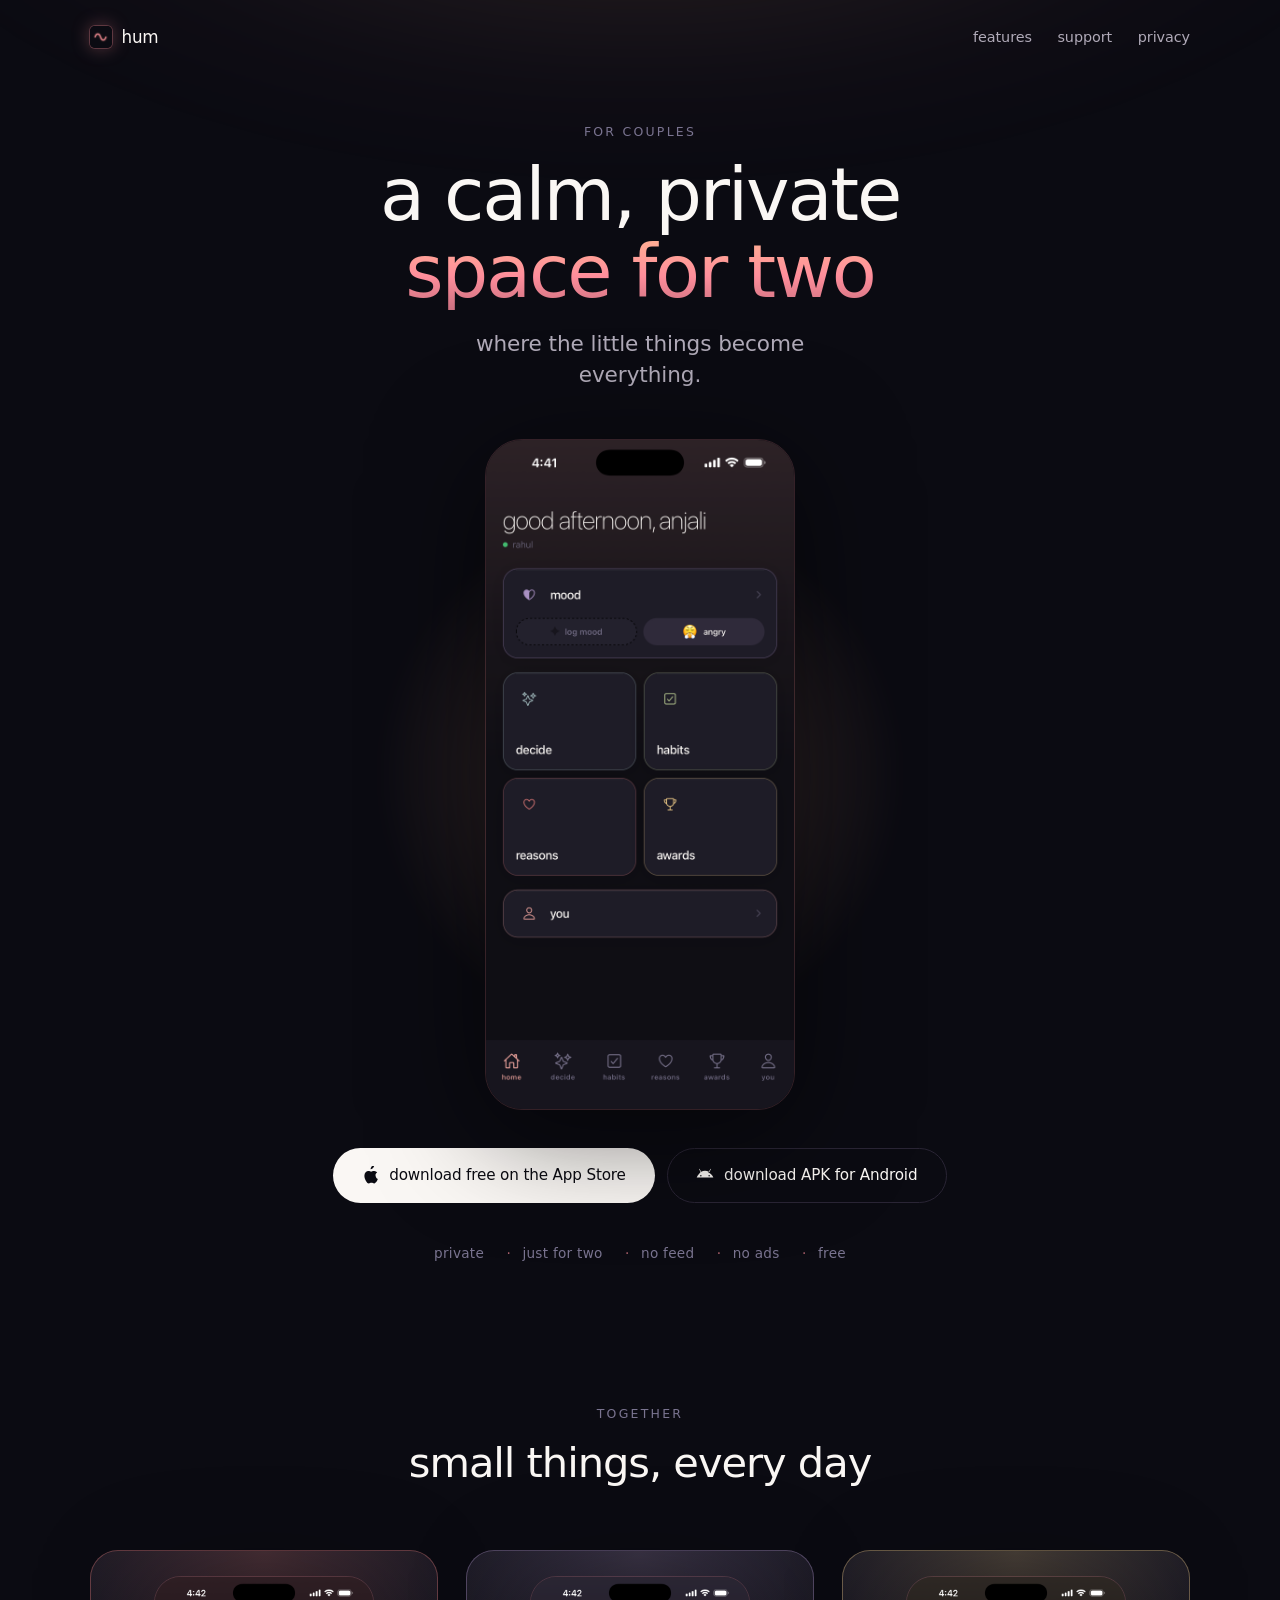
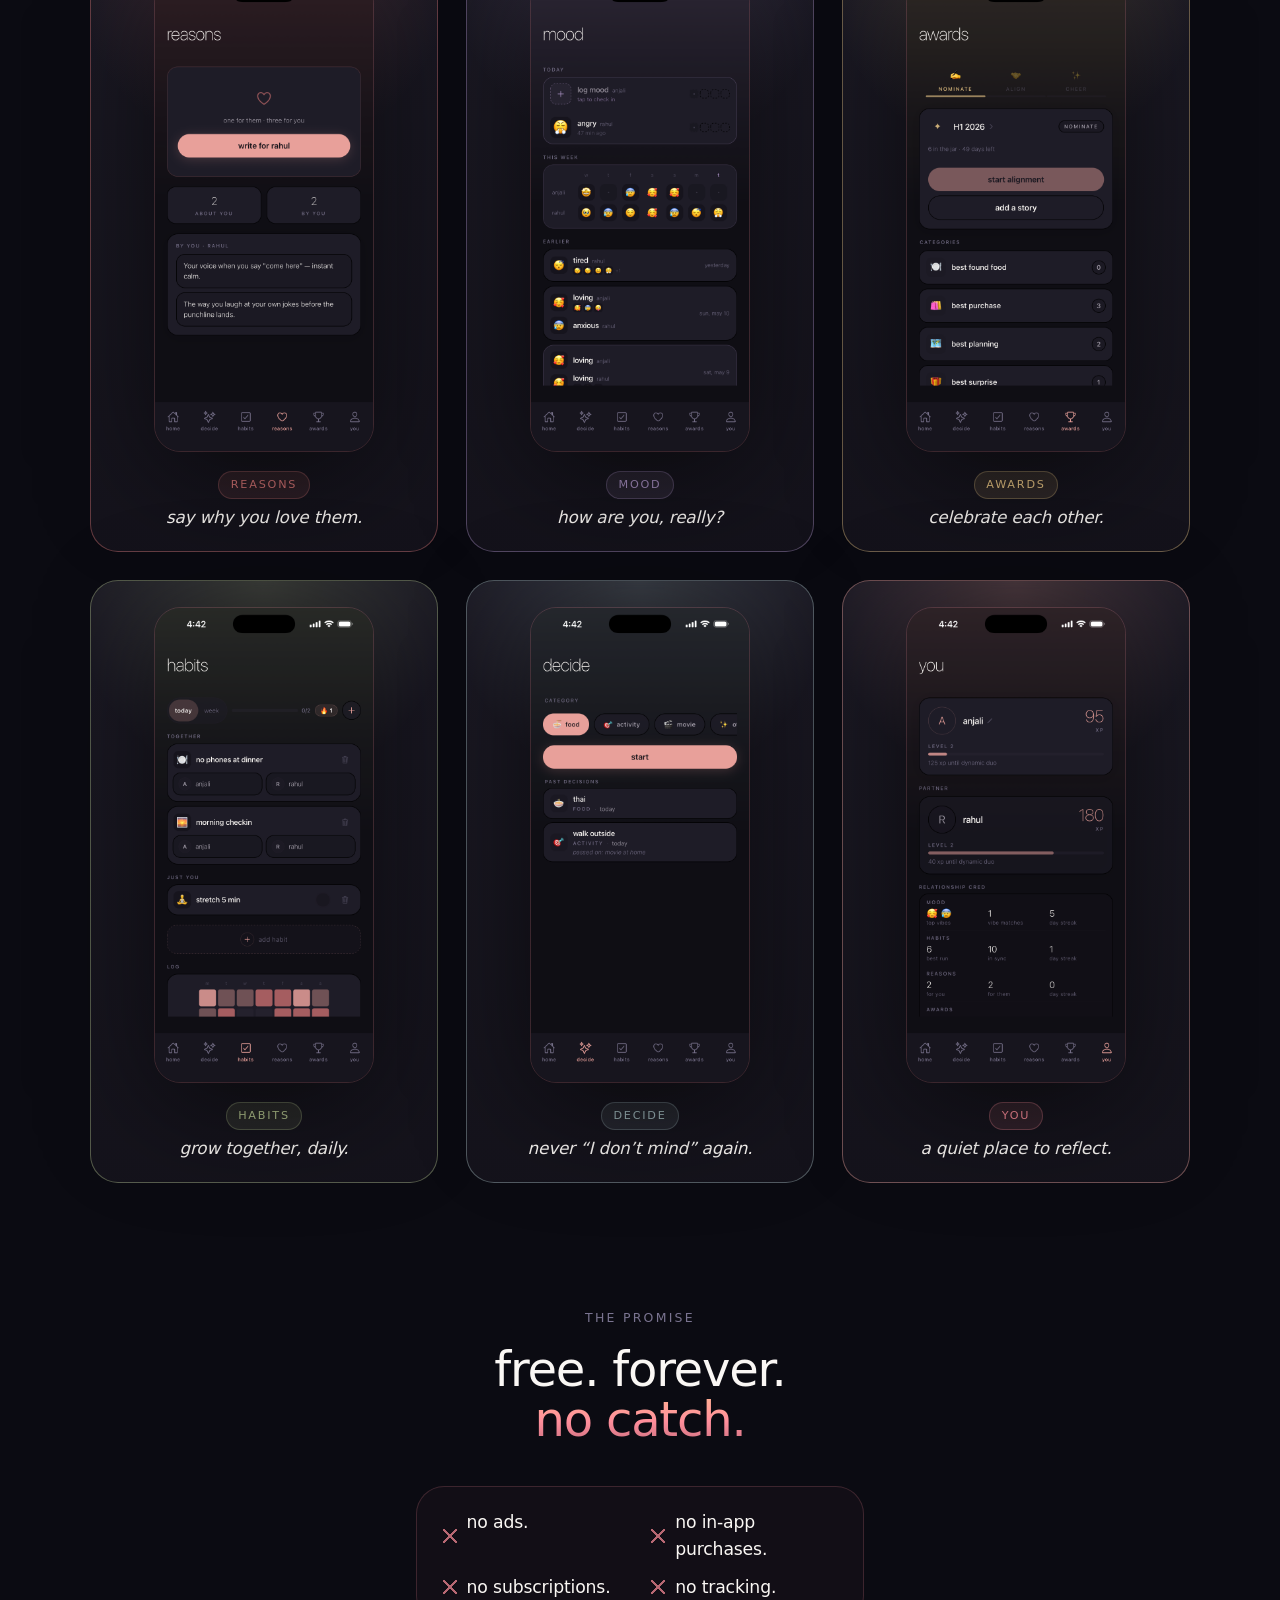
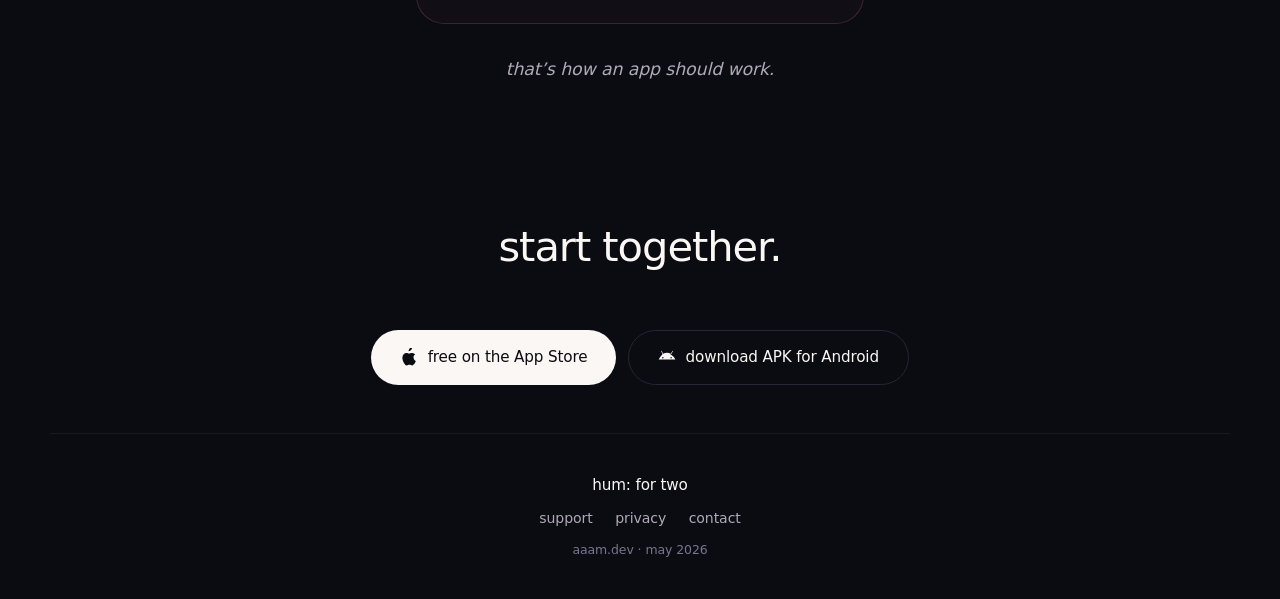
==== commit 9154818f: "feat: add Android APK download link alongside App Store button - Add "download APK for Android" seco" ====
--- a/hum/index.html
+++ b/hum/index.html
@@ -82,10 +82,16 @@
           </div>
         </div>
 
-        <a href="https://apps.apple.com/us/app/hum-for-two/id6768805132" class="cta-button" aria-label="Download hum on the App Store">
-          <svg class="cta-apple" width="18" height="18" viewBox="0 0 384 512" fill="currentColor" aria-hidden="true"><path d="M318.7 268.7c-.2-36.7 16.4-64.4 50-84.8-18.8-26.9-47.2-41.7-84.7-44.6-35.5-2.8-74.3 20.7-88.5 20.7-15 0-49.4-19.7-76.4-19.7C63.3 141.2 4 184 4 276.8c0 27.3 4.9 55.6 14.7 84.9 13.1 39.1 60.3 134.9 109.4 133.2 25.7-.6 43.8-18.3 77.3-18.3 32.4 0 49.2 18.3 77.3 17.7 48.3-.8 90.8-83.8 103.6-123 .2-.7.4-1.3.6-2-61.8-26.1-64.2-92.8-64.2-100.6zM256 50.9c29-33.8 26.6-65 25.8-76.3-25.8 1.5-55.6 17.3-72.8 37.3-18.8 21.7-29.8 48.5-27.5 77.3 28.6 2.2 55.9-13.3 74.5-38.3z"/></svg>
-          download free on the App Store
-        </a>
+        <div class="cta-group">
+          <a href="https://apps.apple.com/us/app/hum-for-two/id6768805132" class="cta-button" aria-label="Download hum on the App Store">
+            <svg class="cta-apple" width="18" height="18" viewBox="0 0 384 512" fill="currentColor" aria-hidden="true"><path d="M318.7 268.7c-.2-36.7 16.4-64.4 50-84.8-18.8-26.9-47.2-41.7-84.7-44.6-35.5-2.8-74.3 20.7-88.5 20.7-15 0-49.4-19.7-76.4-19.7C63.3 141.2 4 184 4 276.8c0 27.3 4.9 55.6 14.7 84.9 13.1 39.1 60.3 134.9 109.4 133.2 25.7-.6 43.8-18.3 77.3-18.3 32.4 0 49.2 18.3 77.3 17.7 48.3-.8 90.8-83.8 103.6-123 .2-.7.4-1.3.6-2-61.8-26.1-64.2-92.8-64.2-100.6zM256 50.9c29-33.8 26.6-65 25.8-76.3-25.8 1.5-55.6 17.3-72.8 37.3-18.8 21.7-29.8 48.5-27.5 77.3 28.6 2.2 55.9-13.3 74.5-38.3z"/></svg>
+            download free on the App Store
+          </a>
+          <a href="https://expo.dev/accounts/4m4n5/projects/hum/builds/34d21084-b81f-4886-a4ad-8422b2ef3f9f" class="cta-button cta-button--secondary" aria-label="Download hum APK for Android">
+            <svg class="cta-apple" width="18" height="18" viewBox="0 0 576 512" fill="currentColor" aria-hidden="true"><path d="M420.55 301.93a24 24 0 1 1 24-24 24 24 0 0 1-24 24m-265.1 0a24 24 0 1 1 24-24 24 24 0 0 1-24 24m273.7-144.48 47.94-83a10 10 0 1 0-17.27-10l-48.54 84.07a306 306 0 0 0-123.28-25.56 306 306 0 0 0-123.28 25.56l-48.54-84.07a10 10 0 1 0-17.27 10l47.94 83C127.34 195.07 50.12 258.7 22.45 337.47h533.09c-27.67-78.77-104.89-142.4-176.39-180.02"/></svg>
+            download APK for Android
+          </a>
+        </div>
 
         <ul class="trust-row" aria-label="what hum is">
           <li>private</li>
@@ -227,10 +233,16 @@
       <!-- FINAL CTA -->
       <section class="final-cta">
         <h2>start together.</h2>
-        <a href="https://apps.apple.com/us/app/hum-for-two/id6768805132" class="cta-button cta-button--bottom" aria-label="Download hum on the App Store">
-          <svg class="cta-apple" width="18" height="18" viewBox="0 0 384 512" fill="currentColor" aria-hidden="true"><path d="M318.7 268.7c-.2-36.7 16.4-64.4 50-84.8-18.8-26.9-47.2-41.7-84.7-44.6-35.5-2.8-74.3 20.7-88.5 20.7-15 0-49.4-19.7-76.4-19.7C63.3 141.2 4 184 4 276.8c0 27.3 4.9 55.6 14.7 84.9 13.1 39.1 60.3 134.9 109.4 133.2 25.7-.6 43.8-18.3 77.3-18.3 32.4 0 49.2 18.3 77.3 17.7 48.3-.8 90.8-83.8 103.6-123 .2-.7.4-1.3.6-2-61.8-26.1-64.2-92.8-64.2-100.6zM256 50.9c29-33.8 26.6-65 25.8-76.3-25.8 1.5-55.6 17.3-72.8 37.3-18.8 21.7-29.8 48.5-27.5 77.3 28.6 2.2 55.9-13.3 74.5-38.3z"/></svg>
-          free on the App Store
-        </a>
+        <div class="cta-group">
+          <a href="https://apps.apple.com/us/app/hum-for-two/id6768805132" class="cta-button cta-button--bottom" aria-label="Download hum on the App Store">
+            <svg class="cta-apple" width="18" height="18" viewBox="0 0 384 512" fill="currentColor" aria-hidden="true"><path d="M318.7 268.7c-.2-36.7 16.4-64.4 50-84.8-18.8-26.9-47.2-41.7-84.7-44.6-35.5-2.8-74.3 20.7-88.5 20.7-15 0-49.4-19.7-76.4-19.7C63.3 141.2 4 184 4 276.8c0 27.3 4.9 55.6 14.7 84.9 13.1 39.1 60.3 134.9 109.4 133.2 25.7-.6 43.8-18.3 77.3-18.3 32.4 0 49.2 18.3 77.3 17.7 48.3-.8 90.8-83.8 103.6-123 .2-.7.4-1.3.6-2-61.8-26.1-64.2-92.8-64.2-100.6zM256 50.9c29-33.8 26.6-65 25.8-76.3-25.8 1.5-55.6 17.3-72.8 37.3-18.8 21.7-29.8 48.5-27.5 77.3 28.6 2.2 55.9-13.3 74.5-38.3z"/></svg>
+            free on the App Store
+          </a>
+          <a href="https://expo.dev/accounts/4m4n5/projects/hum/builds/34d21084-b81f-4886-a4ad-8422b2ef3f9f" class="cta-button--secondary cta-button cta-button--bottom" aria-label="Download hum APK for Android">
+            <svg class="cta-apple" width="18" height="18" viewBox="0 0 576 512" fill="currentColor" aria-hidden="true"><path d="M420.55 301.93a24 24 0 1 1 24-24 24 24 0 0 1-24 24m-265.1 0a24 24 0 1 1 24-24 24 24 0 0 1-24 24m273.7-144.48 47.94-83a10 10 0 1 0-17.27-10l-48.54 84.07a306 306 0 0 0-123.28-25.56 306 306 0 0 0-123.28 25.56l-48.54-84.07a10 10 0 1 0-17.27 10l47.94 83C127.34 195.07 50.12 258.7 22.45 337.47h533.09c-27.67-78.77-104.89-142.4-176.39-180.02"/></svg>
+            download APK for Android
+          </a>
+        </div>
       </section>
     </main>
 
--- a/hum/style.css
+++ b/hum/style.css
@@ -314,6 +314,29 @@
 
 .cta-button--bottom {
   margin-top: 1.2rem;
+}
+
+.cta-button--secondary {
+  background: transparent;
+  color: var(--text);
+  border: 1px solid var(--border);
+}
+
+.cta-button--secondary:hover {
+  border-color: var(--primary);
+  box-shadow: 0 8px 32px rgba(255, 142, 155, 0.12);
+}
+
+.cta-group {
+  display: flex;
+  flex-wrap: wrap;
+  justify-content: center;
+  gap: 0.75rem;
+  margin-top: clamp(1.8rem, 4vw, 2.4rem);
+}
+
+.cta-group .cta-button {
+  margin-top: 0;
 }
 
 .cta-apple {
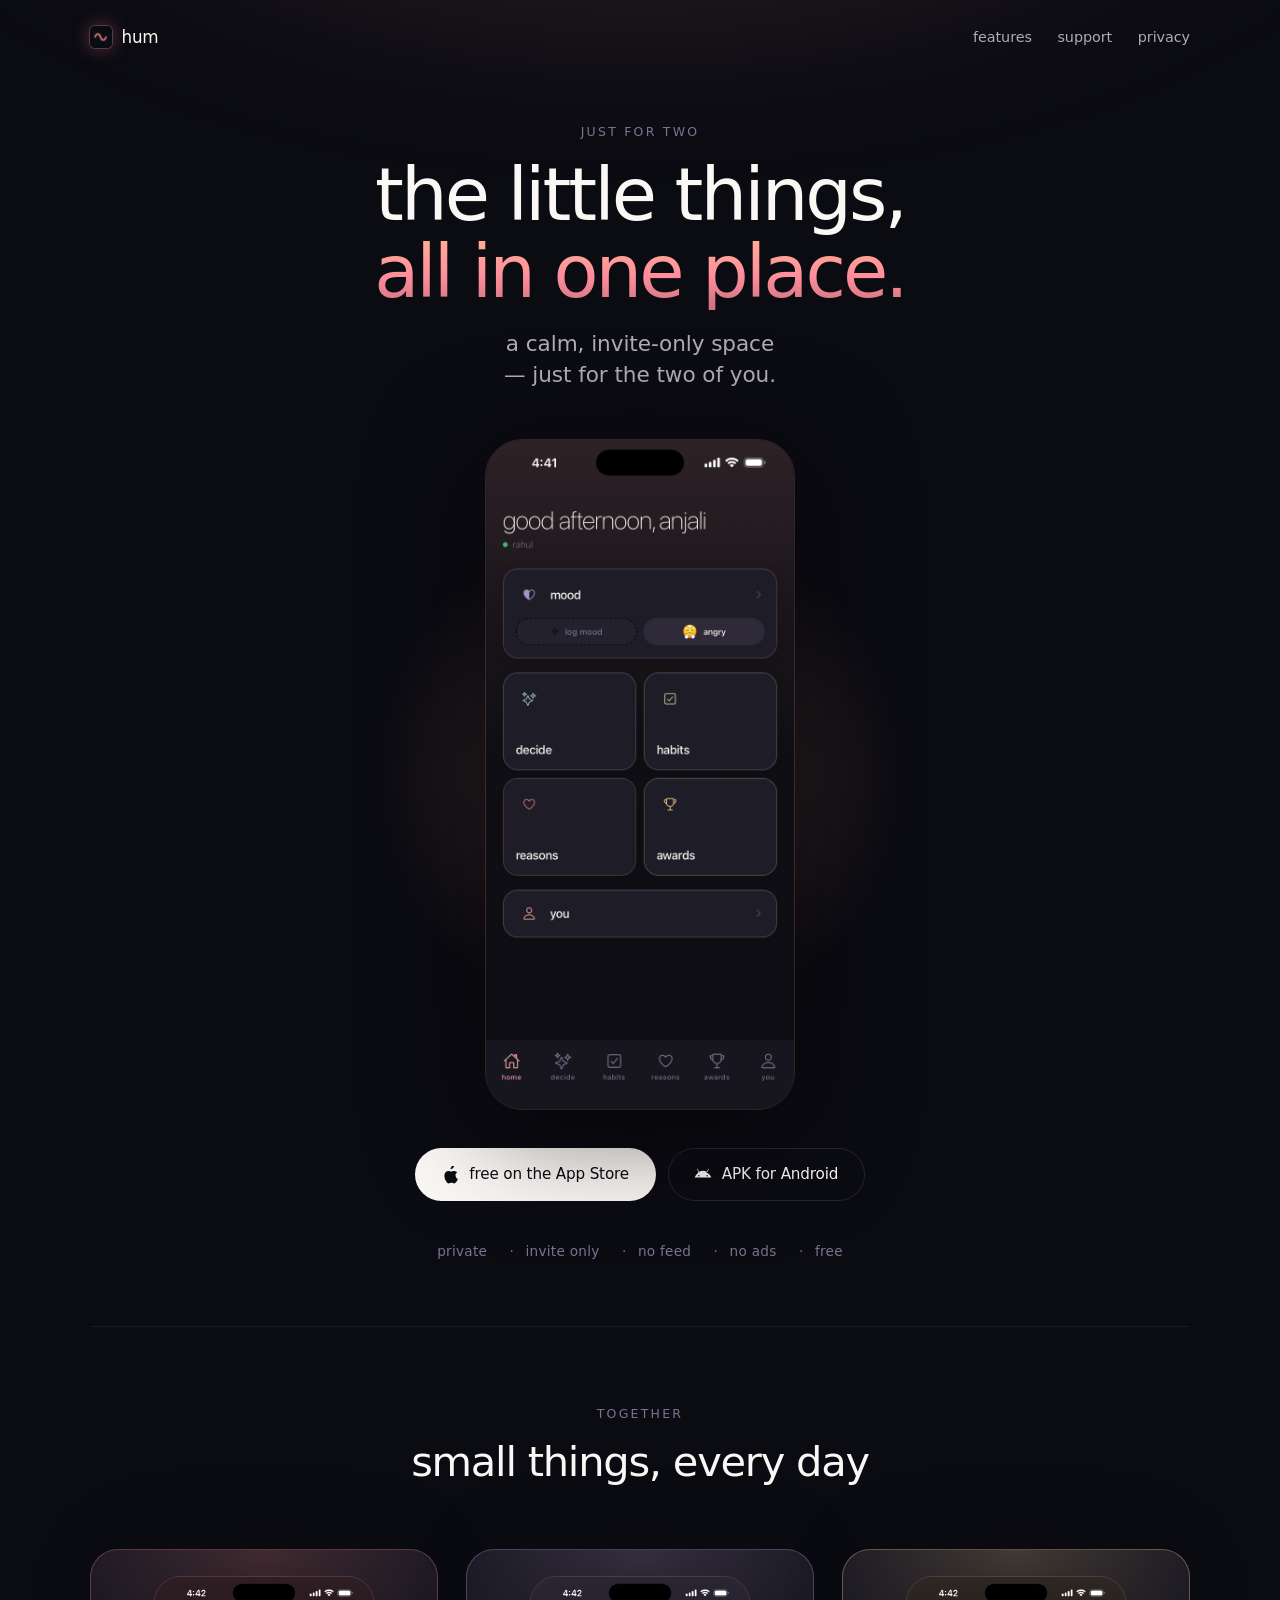
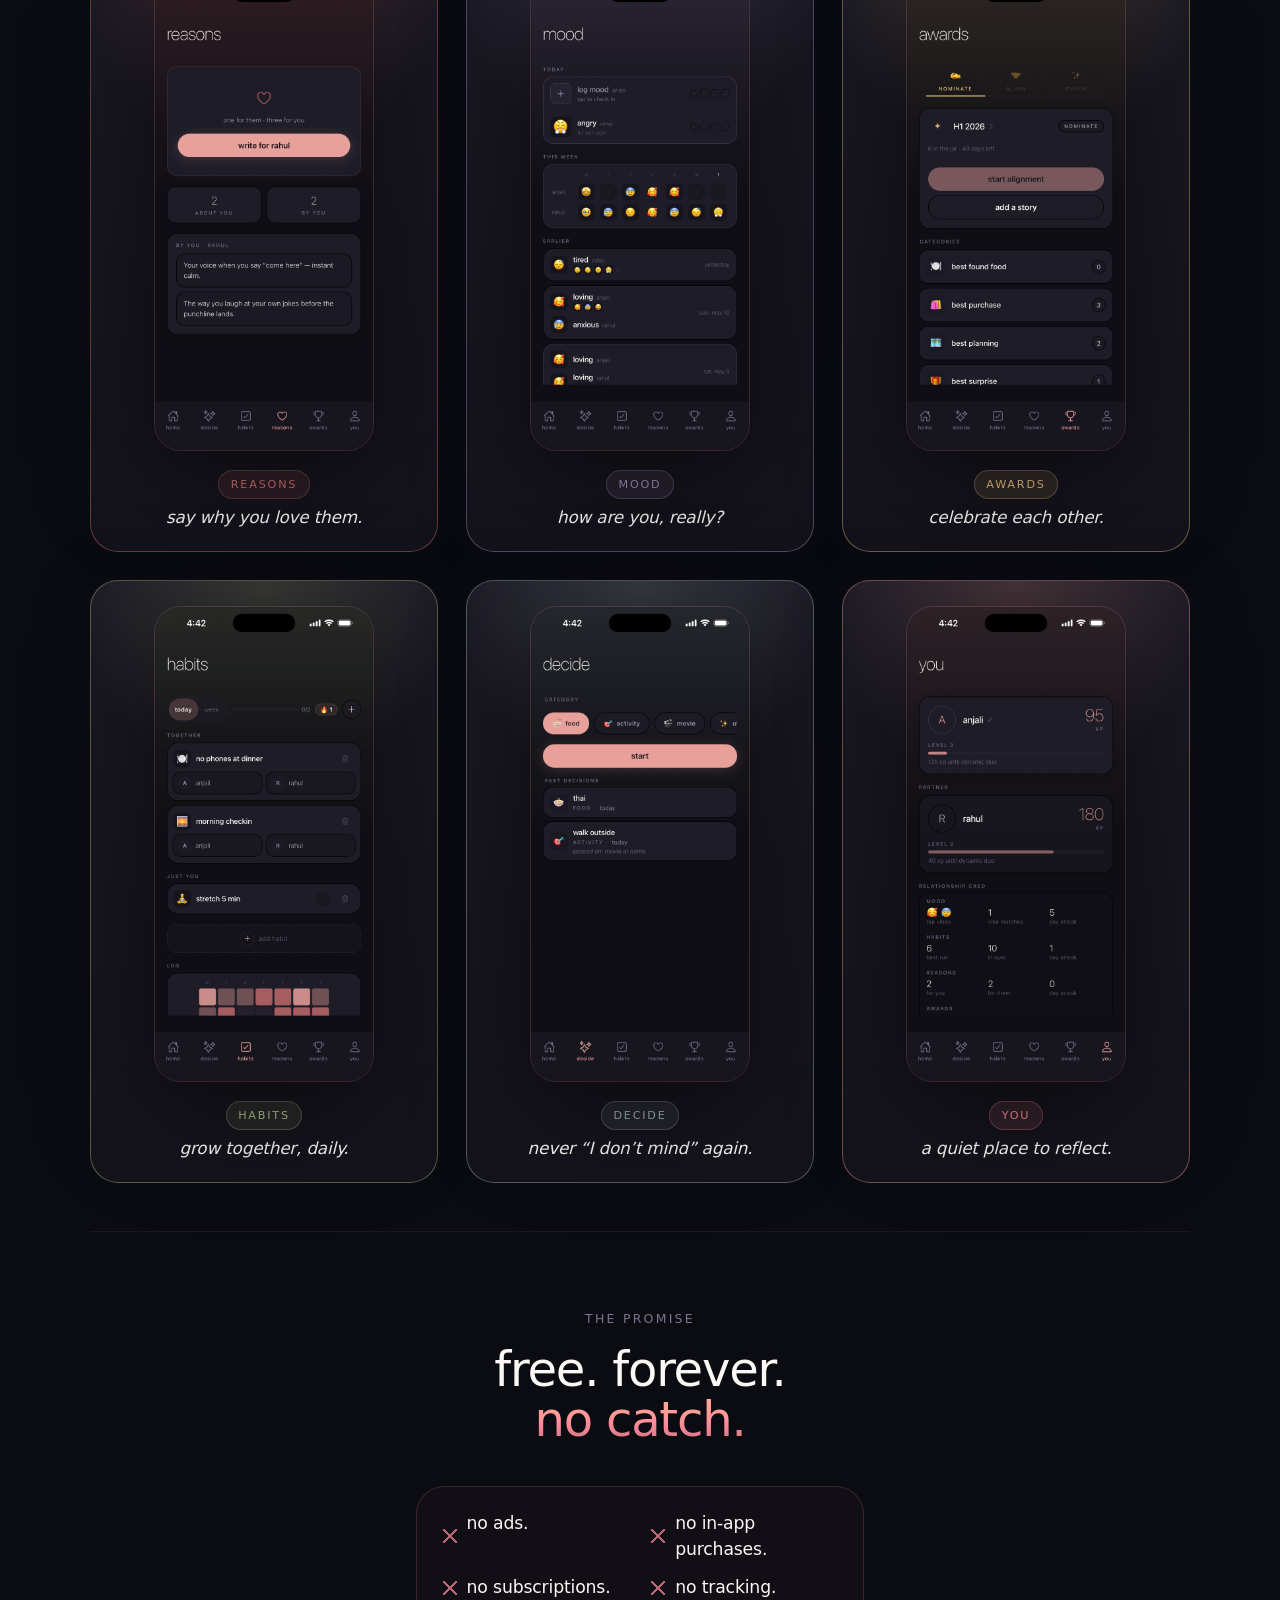
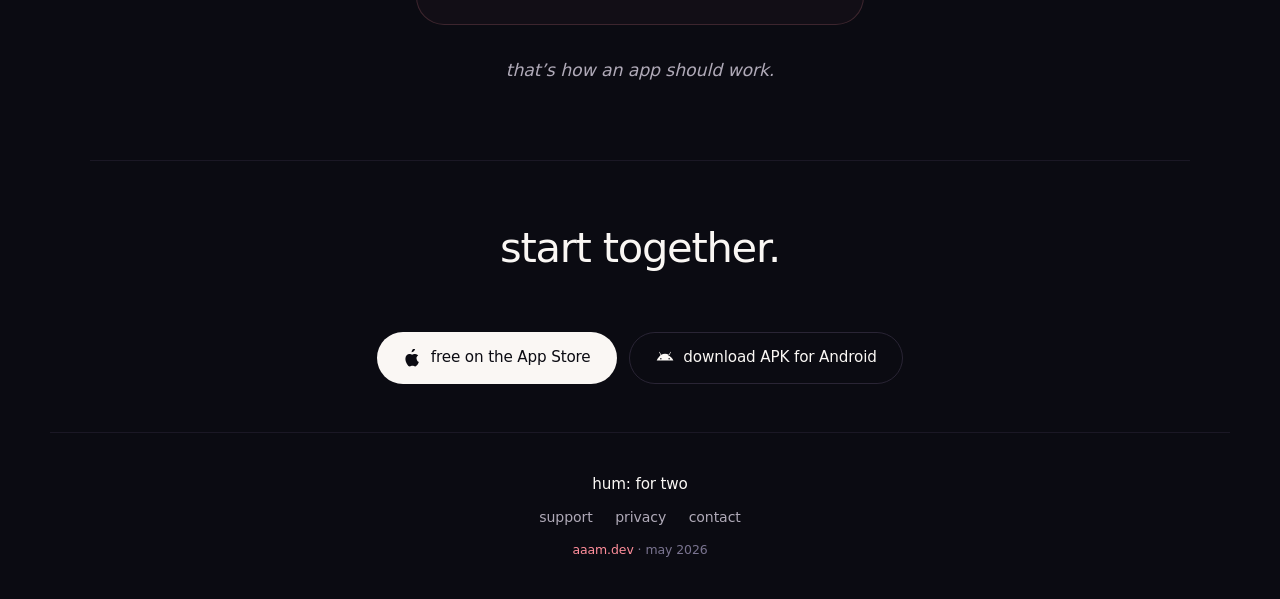
==== commit d800ba00: "design: comprehensive glam pass across all marketing sites - Studio landing: add status badges (free" ====
--- a/hum/index.html
+++ b/hum/index.html
@@ -61,12 +61,12 @@
     <main id="top">
       <!-- HERO -->
       <section class="hero">
-        <p class="eyebrow">for couples</p>
+        <p class="eyebrow">just for two</p>
         <h1>
-          a calm, private<br />
-          <span class="hero-accent">space for two</span>
+          the little things,<br />
+          <span class="hero-accent">all in one place.</span>
         </h1>
-        <p class="hero-sub">where the little things become everything.</p>
+        <p class="hero-sub">a calm, invite-only space &mdash; just for the two of you.</p>
 
         <div class="hero-stage">
           <div class="phone phone--hero">
@@ -85,17 +85,17 @@
         <div class="cta-group">
           <a href="https://apps.apple.com/us/app/hum-for-two/id6768805132" class="cta-button" aria-label="Download hum on the App Store">
             <svg class="cta-apple" width="18" height="18" viewBox="0 0 384 512" fill="currentColor" aria-hidden="true"><path d="M318.7 268.7c-.2-36.7 16.4-64.4 50-84.8-18.8-26.9-47.2-41.7-84.7-44.6-35.5-2.8-74.3 20.7-88.5 20.7-15 0-49.4-19.7-76.4-19.7C63.3 141.2 4 184 4 276.8c0 27.3 4.9 55.6 14.7 84.9 13.1 39.1 60.3 134.9 109.4 133.2 25.7-.6 43.8-18.3 77.3-18.3 32.4 0 49.2 18.3 77.3 17.7 48.3-.8 90.8-83.8 103.6-123 .2-.7.4-1.3.6-2-61.8-26.1-64.2-92.8-64.2-100.6zM256 50.9c29-33.8 26.6-65 25.8-76.3-25.8 1.5-55.6 17.3-72.8 37.3-18.8 21.7-29.8 48.5-27.5 77.3 28.6 2.2 55.9-13.3 74.5-38.3z"/></svg>
-            download free on the App Store
+            free on the App Store
           </a>
           <a href="https://expo.dev/accounts/4m4n5/projects/hum/builds/34d21084-b81f-4886-a4ad-8422b2ef3f9f" class="cta-button cta-button--secondary" aria-label="Download hum APK for Android">
             <svg class="cta-apple" width="18" height="18" viewBox="0 0 576 512" fill="currentColor" aria-hidden="true"><path d="M420.55 301.93a24 24 0 1 1 24-24 24 24 0 0 1-24 24m-265.1 0a24 24 0 1 1 24-24 24 24 0 0 1-24 24m273.7-144.48 47.94-83a10 10 0 1 0-17.27-10l-48.54 84.07a306 306 0 0 0-123.28-25.56 306 306 0 0 0-123.28 25.56l-48.54-84.07a10 10 0 1 0-17.27 10l47.94 83C127.34 195.07 50.12 258.7 22.45 337.47h533.09c-27.67-78.77-104.89-142.4-176.39-180.02"/></svg>
-            download APK for Android
+            APK for Android
           </a>
         </div>
 
         <ul class="trust-row" aria-label="what hum is">
           <li>private</li>
-          <li>just for two</li>
+          <li>invite only</li>
           <li>no feed</li>
           <li>no ads</li>
           <li>free</li>
@@ -253,7 +253,7 @@
         <a href="privacy.html">privacy</a>
         <a href="mailto:support@aaam.dev">contact</a>
       </nav>
-      <p class="footer-meta">aaam.dev &middot; may 2026</p>
+      <p class="footer-meta"><a href="/">aaam.dev</a> &middot; may 2026</p>
     </footer>
   </body>
 </html>
--- a/hum/style.css
+++ b/hum/style.css
@@ -1,6 +1,6 @@
-/* hum · rituals — marketing site
+/* hum: for two — marketing site
  * Single stylesheet for index.html, support.html, privacy.html.
- * Mobile-first. Matches the in-app design system (Wes Anderson Grand Budapest).
+ * Mobile-first. Matches the in-app design system.
  *
  * NOTE on .phone aspect ratio:
  *   We do NOT use `aspect-ratio: 1206/2622` on the `.phone` wrapper.
@@ -206,8 +206,9 @@
   font-size: var(--t-h1);
   font-weight: 200;
   line-height: 1.04;
-  letter-spacing: -0.03em;
-  color: var(--text);
+  letter-spacing: -0.04em;
+  color: var(--text);
+  text-wrap: balance;
 }
 
 .hero-accent {
@@ -221,11 +222,12 @@
 
 .hero-sub {
   margin: clamp(0.85rem, 2vw, 1.1rem) auto 0;
-  max-width: 30ch;
+  max-width: 32ch;
   font-size: var(--t-sub);
   line-height: 1.45;
   color: var(--muted);
   font-weight: 300;
+  text-wrap: balance;
 }
 
 /* PHONE MOCKUP ────────────────────────────────────────────────────── */
@@ -285,12 +287,15 @@
 }
 
 /* CTA BUTTON ─────────────────────────────────────────────────────── */
+/* Min-height 44px hits WCAG 2.2 + Apple HIG tap-target floors. */
 .cta-button {
   display: inline-flex;
   align-items: center;
+  justify-content: center;
   gap: 0.6rem;
+  min-height: 48px;
   margin-top: clamp(1.8rem, 4vw, 2.4rem);
-  padding: 0.9rem 1.8rem;
+  padding: 0.85rem 1.6rem;
   background: var(--text);
   color: var(--bg);
   font-size: 0.95rem;
@@ -298,14 +303,20 @@
   letter-spacing: -0.01em;
   border-radius: 999px;
   text-decoration: none;
-  transition: transform 0.15s ease, box-shadow 0.2s ease;
-  box-shadow: 0 0 0 0 rgba(255, 142, 155, 0);
-}
-
-.cta-button:hover {
+  border: 1px solid transparent;
+  transition: transform 0.15s ease, box-shadow 0.2s ease, border-color 0.2s ease, background 0.2s ease;
+}
+
+.cta-button:hover,
+.cta-button:focus-visible {
   transform: translateY(-1px);
-  box-shadow: 0 8px 32px rgba(255, 142, 155, 0.2);
+  box-shadow: 0 8px 32px rgba(255, 142, 155, 0.22);
   opacity: 1;
+}
+
+.cta-button:focus-visible {
+  outline: 2px solid var(--primary);
+  outline-offset: 3px;
 }
 
 .cta-button:active {
@@ -319,10 +330,11 @@
 .cta-button--secondary {
   background: transparent;
   color: var(--text);
-  border: 1px solid var(--border);
-}
-
-.cta-button--secondary:hover {
+  border-color: var(--border);
+}
+
+.cta-button--secondary:hover,
+.cta-button--secondary:focus-visible {
   border-color: var(--primary);
   box-shadow: 0 8px 32px rgba(255, 142, 155, 0.12);
 }
@@ -389,9 +401,16 @@
   text-align: center;
   font-size: var(--t-h2);
   font-weight: 200;
-  letter-spacing: -0.025em;
+  letter-spacing: -0.03em;
   line-height: 1.1;
   color: var(--text);
+  text-wrap: balance;
+}
+
+.features,
+.promise,
+.final-cta {
+  border-top: 1px solid var(--border-soft);
 }
 
 /* FEATURES ────────────────────────────────────────────────────────── */
@@ -436,6 +455,11 @@
   position: relative;
   isolation: isolate;
   backdrop-filter: blur(6px);
+  transition: transform 0.2s ease;
+}
+
+.feature:hover {
+  transform: translateY(-2px);
 }
 
 .feature::before {
@@ -762,6 +786,22 @@
   margin-bottom: 1rem;
 }
 
+/* ENTRANCE ──────────────────────────────────────────────────────── */
+@media (prefers-reduced-motion: no-preference) {
+  .topbar       { animation: rise 0.6s cubic-bezier(.2,.7,.2,1) both; }
+  .hero .eyebrow  { animation: rise 0.6s cubic-bezier(.2,.7,.2,1) 0.05s both; }
+  .hero h1     { animation: rise 0.7s cubic-bezier(.2,.7,.2,1) 0.1s both; }
+  .hero-sub    { animation: rise 0.7s cubic-bezier(.2,.7,.2,1) 0.15s both; }
+  .hero-stage  { animation: rise 0.8s cubic-bezier(.2,.7,.2,1) 0.22s both; }
+  .cta-group   { animation: rise 0.6s cubic-bezier(.2,.7,.2,1) 0.35s both; }
+  .trust-row   { animation: rise 0.6s cubic-bezier(.2,.7,.2,1) 0.42s both; }
+}
+
+@keyframes rise {
+  from { opacity: 0; transform: translateY(8px); }
+  to   { opacity: 1; transform: translateY(0); }
+}
+
 /* REDUCE MOTION ──────────────────────────────────────────────────── */
 @media (prefers-reduced-motion: reduce) {
   *,
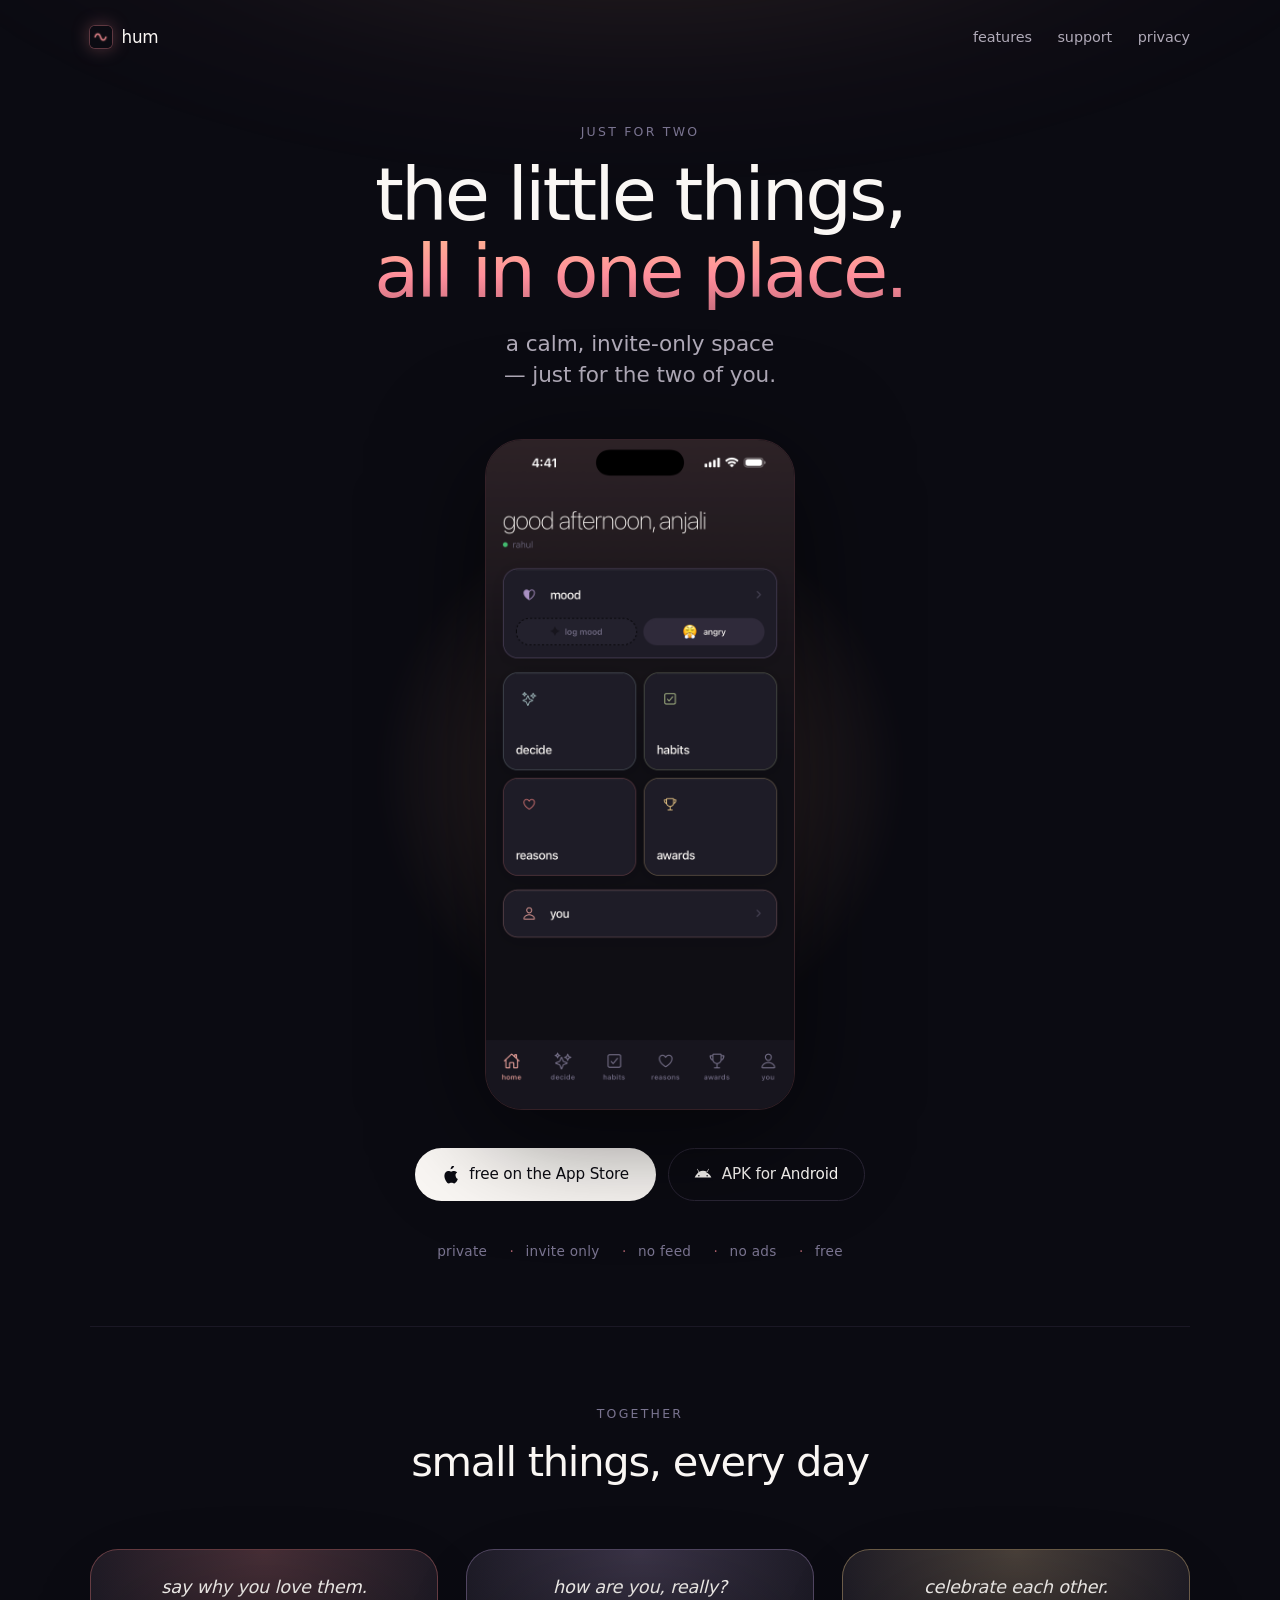
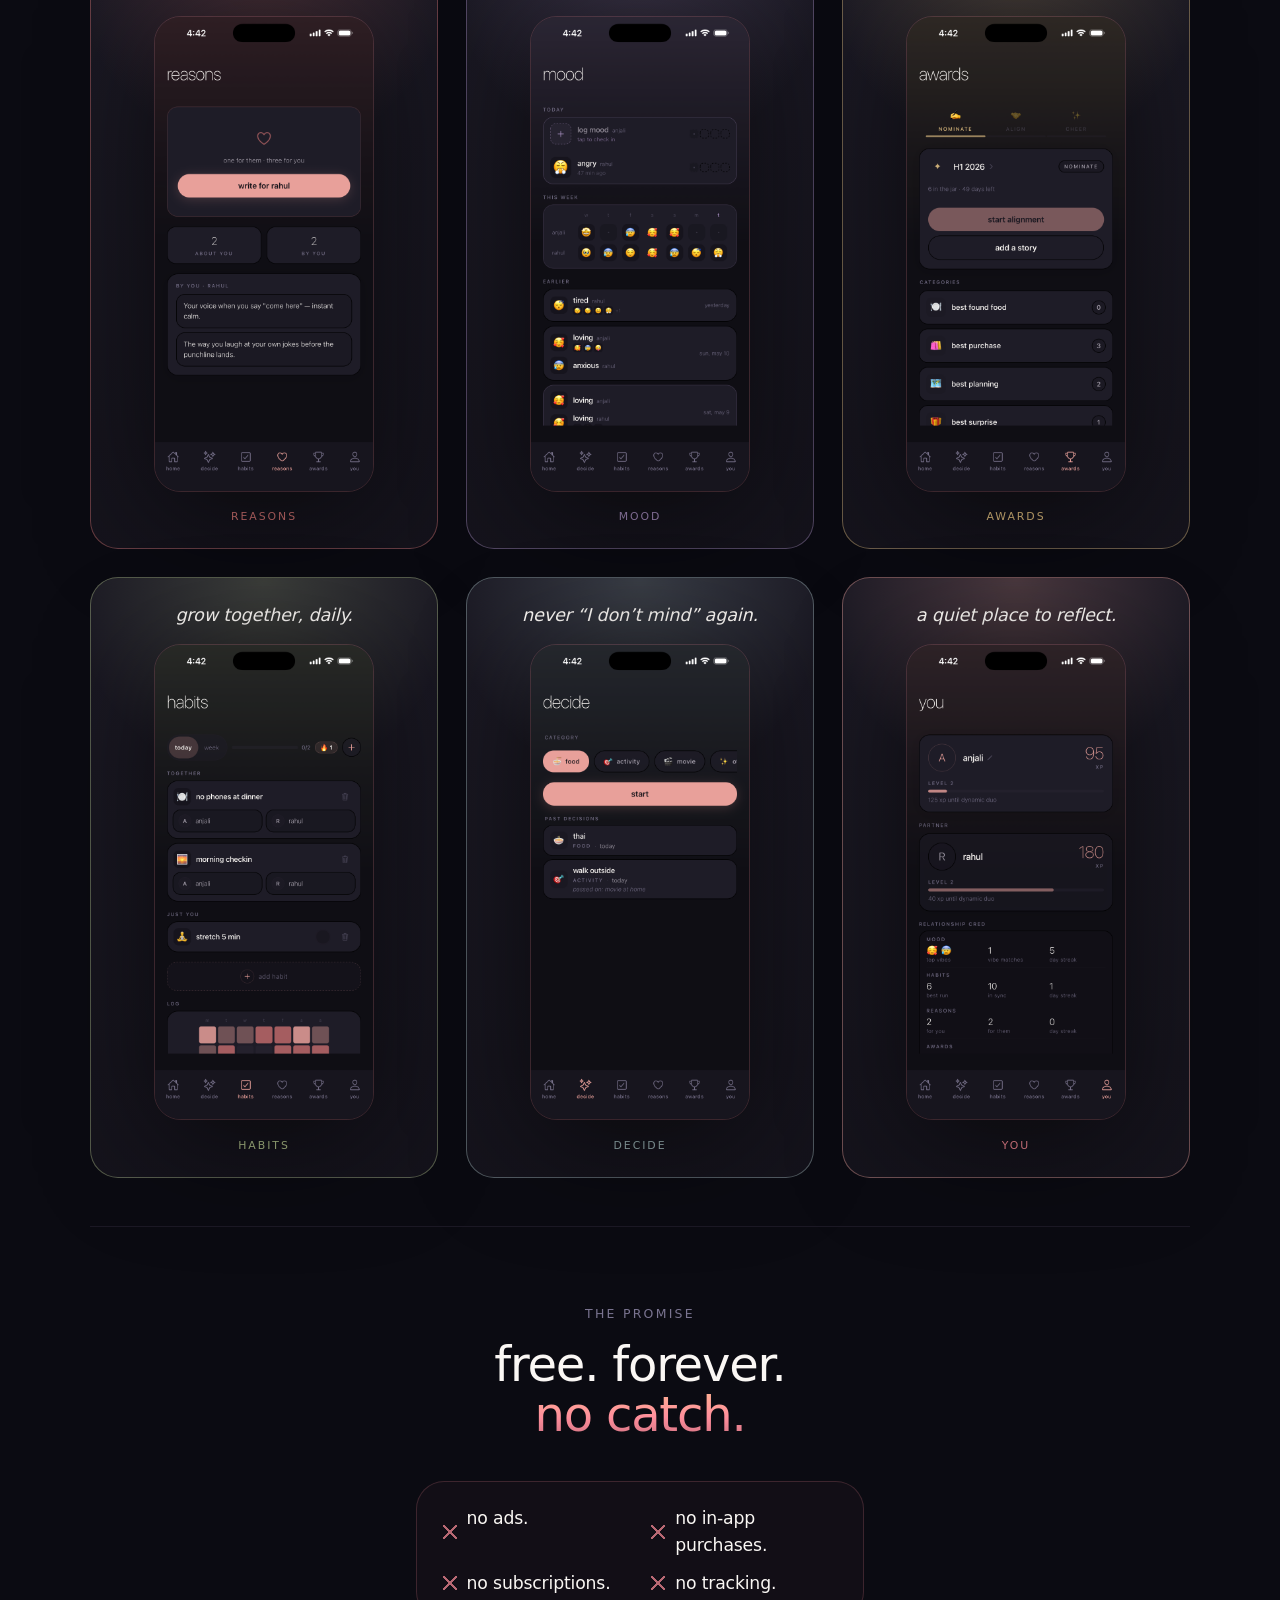
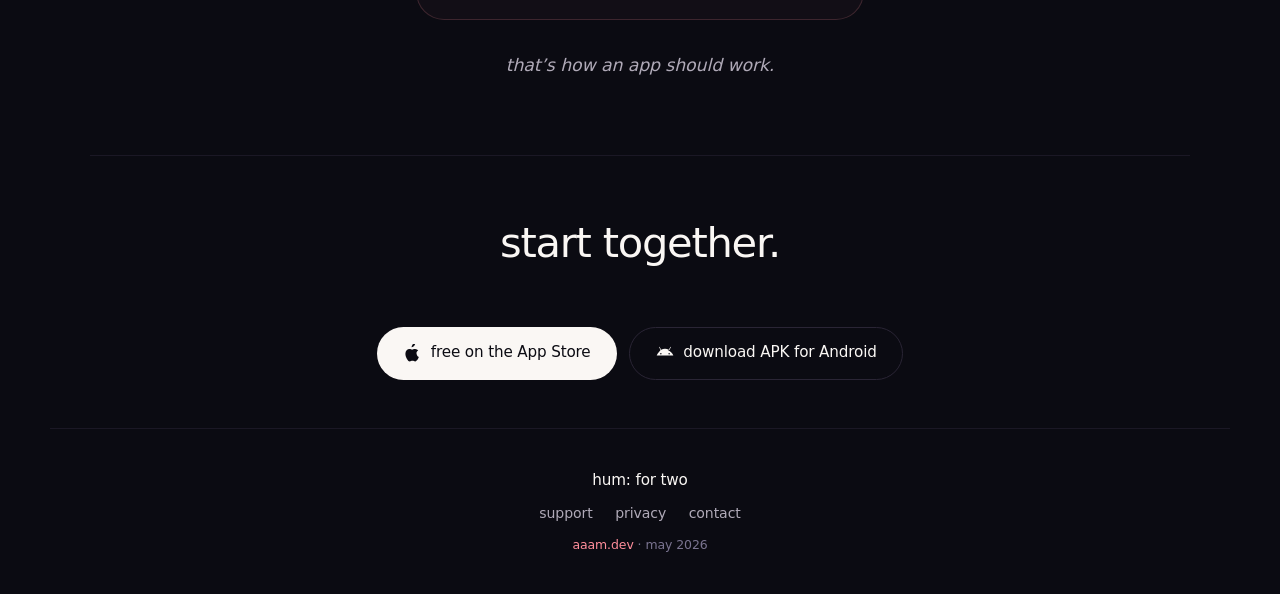
==== commit 9ecdecad: "design: feature card hierarchy → headline, image, tag Editorial pattern: headline (the promise/quest" ====
--- a/hum/index.html
+++ b/hum/index.html
@@ -109,6 +109,7 @@
 
         <div class="feature-rail" role="list">
           <article class="feature feature--reasons" role="listitem">
+            <h3>say why you love them.</h3>
             <div class="phone">
               <img
                 src="images/marketing/06-reasons.png"
@@ -119,13 +120,11 @@
                 decoding="async"
               />
             </div>
-            <div class="feature-meta">
-              <span class="feature-tag">reasons</span>
-              <h3>say why you love them.</h3>
-            </div>
+            <span class="feature-tag">reasons</span>
           </article>
 
           <article class="feature feature--mood" role="listitem">
+            <h3>how are you, really?</h3>
             <div class="phone">
               <img
                 src="images/marketing/02-mood.png"
@@ -136,13 +135,11 @@
                 decoding="async"
               />
             </div>
-            <div class="feature-meta">
-              <span class="feature-tag">mood</span>
-              <h3>how are you, really?</h3>
-            </div>
+            <span class="feature-tag">mood</span>
           </article>
 
           <article class="feature feature--awards" role="listitem">
+            <h3>celebrate each other.</h3>
             <div class="phone">
               <img
                 src="images/marketing/05-awards.png"
@@ -153,13 +150,11 @@
                 decoding="async"
               />
             </div>
-            <div class="feature-meta">
-              <span class="feature-tag">awards</span>
-              <h3>celebrate each other.</h3>
-            </div>
+            <span class="feature-tag">awards</span>
           </article>
 
           <article class="feature feature--habits" role="listitem">
+            <h3>grow together, daily.</h3>
             <div class="phone">
               <img
                 src="images/marketing/03-habits.png"
@@ -170,13 +165,11 @@
                 decoding="async"
               />
             </div>
-            <div class="feature-meta">
-              <span class="feature-tag">habits</span>
-              <h3>grow together, daily.</h3>
-            </div>
+            <span class="feature-tag">habits</span>
           </article>
 
           <article class="feature feature--decide" role="listitem">
+            <h3>never &ldquo;I don&rsquo;t mind&rdquo; again.</h3>
             <div class="phone">
               <img
                 src="images/marketing/04-decide.png"
@@ -187,13 +180,11 @@
                 decoding="async"
               />
             </div>
-            <div class="feature-meta">
-              <span class="feature-tag">decide</span>
-              <h3>never &ldquo;I don&rsquo;t mind&rdquo; again.</h3>
-            </div>
+            <span class="feature-tag">decide</span>
           </article>
 
           <article class="feature feature--you" role="listitem">
+            <h3>a quiet place to reflect.</h3>
             <div class="phone">
               <img
                 src="images/marketing/07-you.png"
@@ -204,10 +195,7 @@
                 decoding="async"
               />
             </div>
-            <div class="feature-meta">
-              <span class="feature-tag">you</span>
-              <h3>a quiet place to reflect.</h3>
-            </div>
+            <span class="feature-tag">you</span>
           </article>
         </div>
 
--- a/hum/style.css
+++ b/hum/style.css
@@ -443,7 +443,7 @@
   display: flex;
   flex-direction: column;
   align-items: center;
-  gap: 1.2rem;
+  gap: 1.1rem;
   padding: 1.6rem 1.2rem 1.4rem;
   background: linear-gradient(
     180deg,
@@ -514,32 +514,32 @@
   --phone-w: min(60vw, 200px);
 }
 
-.feature-meta {
-  text-align: center;
-}
-
+/* Tag now sits as a footer caption beneath the screenshot — no chip
+ * background, just typography. Mirrors the studio-landing status-line
+ * treatment and Linear's March 2026 "remove colored backgrounds from
+ * supporting elements" refresh. */
 .feature-tag {
   display: inline-block;
-  margin-bottom: 0.5rem;
-  padding: 0.28rem 0.72rem;
-  border-radius: 999px;
-  font-size: 0.7rem;
+  font-size: 0.68rem;
   font-weight: 500;
-  letter-spacing: 0.16em;
+  letter-spacing: 0.18em;
   text-transform: uppercase;
   color: var(--feature-tag-color, var(--primary));
-  background: color-mix(in srgb, var(--feature-tag-color, var(--primary)) 12%, transparent);
-  border: 1px solid color-mix(in srgb, var(--feature-tag-color, var(--primary)) 30%, transparent);
-}
-
+}
+
+/* h3 leads the card — the question or promise lands first, the
+ * screenshot beneath it reads as the answer/proof. */
 .feature h3 {
   margin: 0;
-  font-size: 1.05rem;
+  max-width: 22ch;
+  font-size: 1.1rem;
   font-weight: 300;
   font-style: italic;
   letter-spacing: -0.01em;
   color: var(--text);
   line-height: 1.3;
+  text-align: center;
+  text-wrap: balance;
 }
 
 @media (min-width: 880px) {
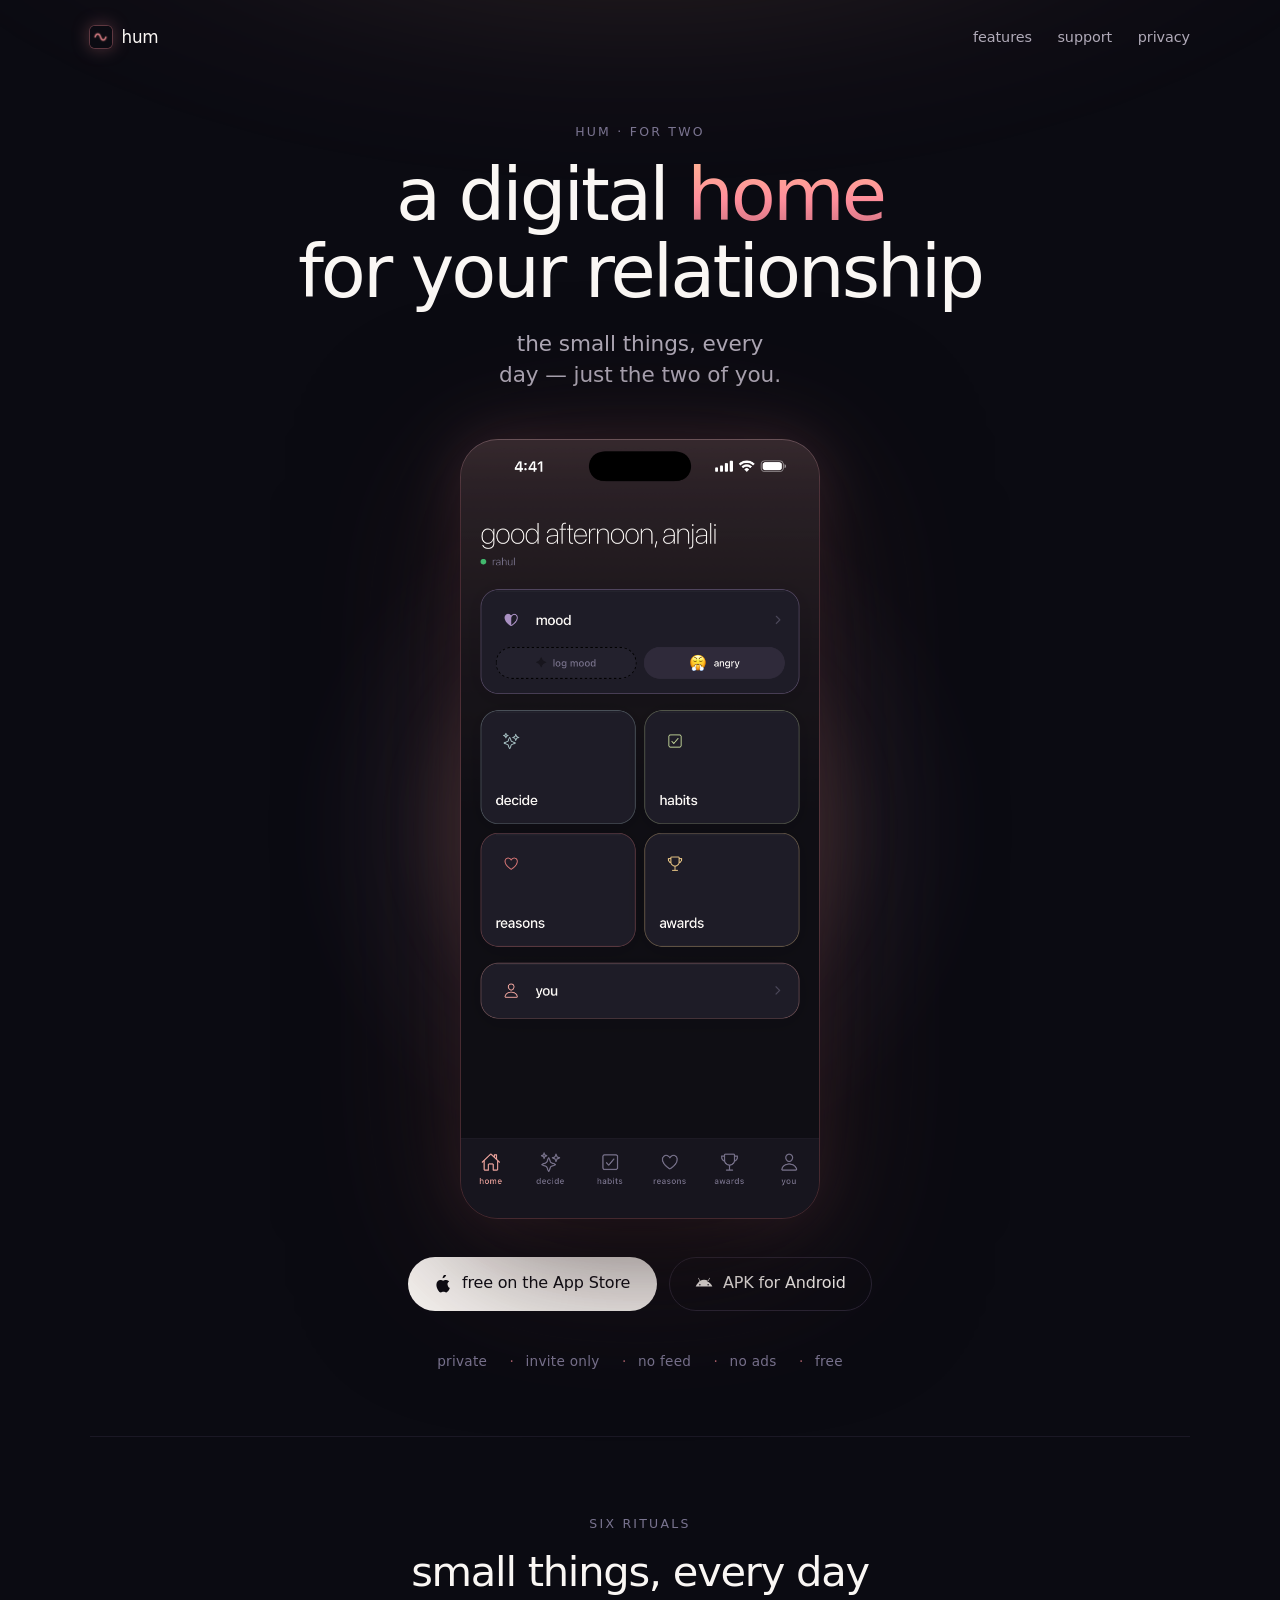
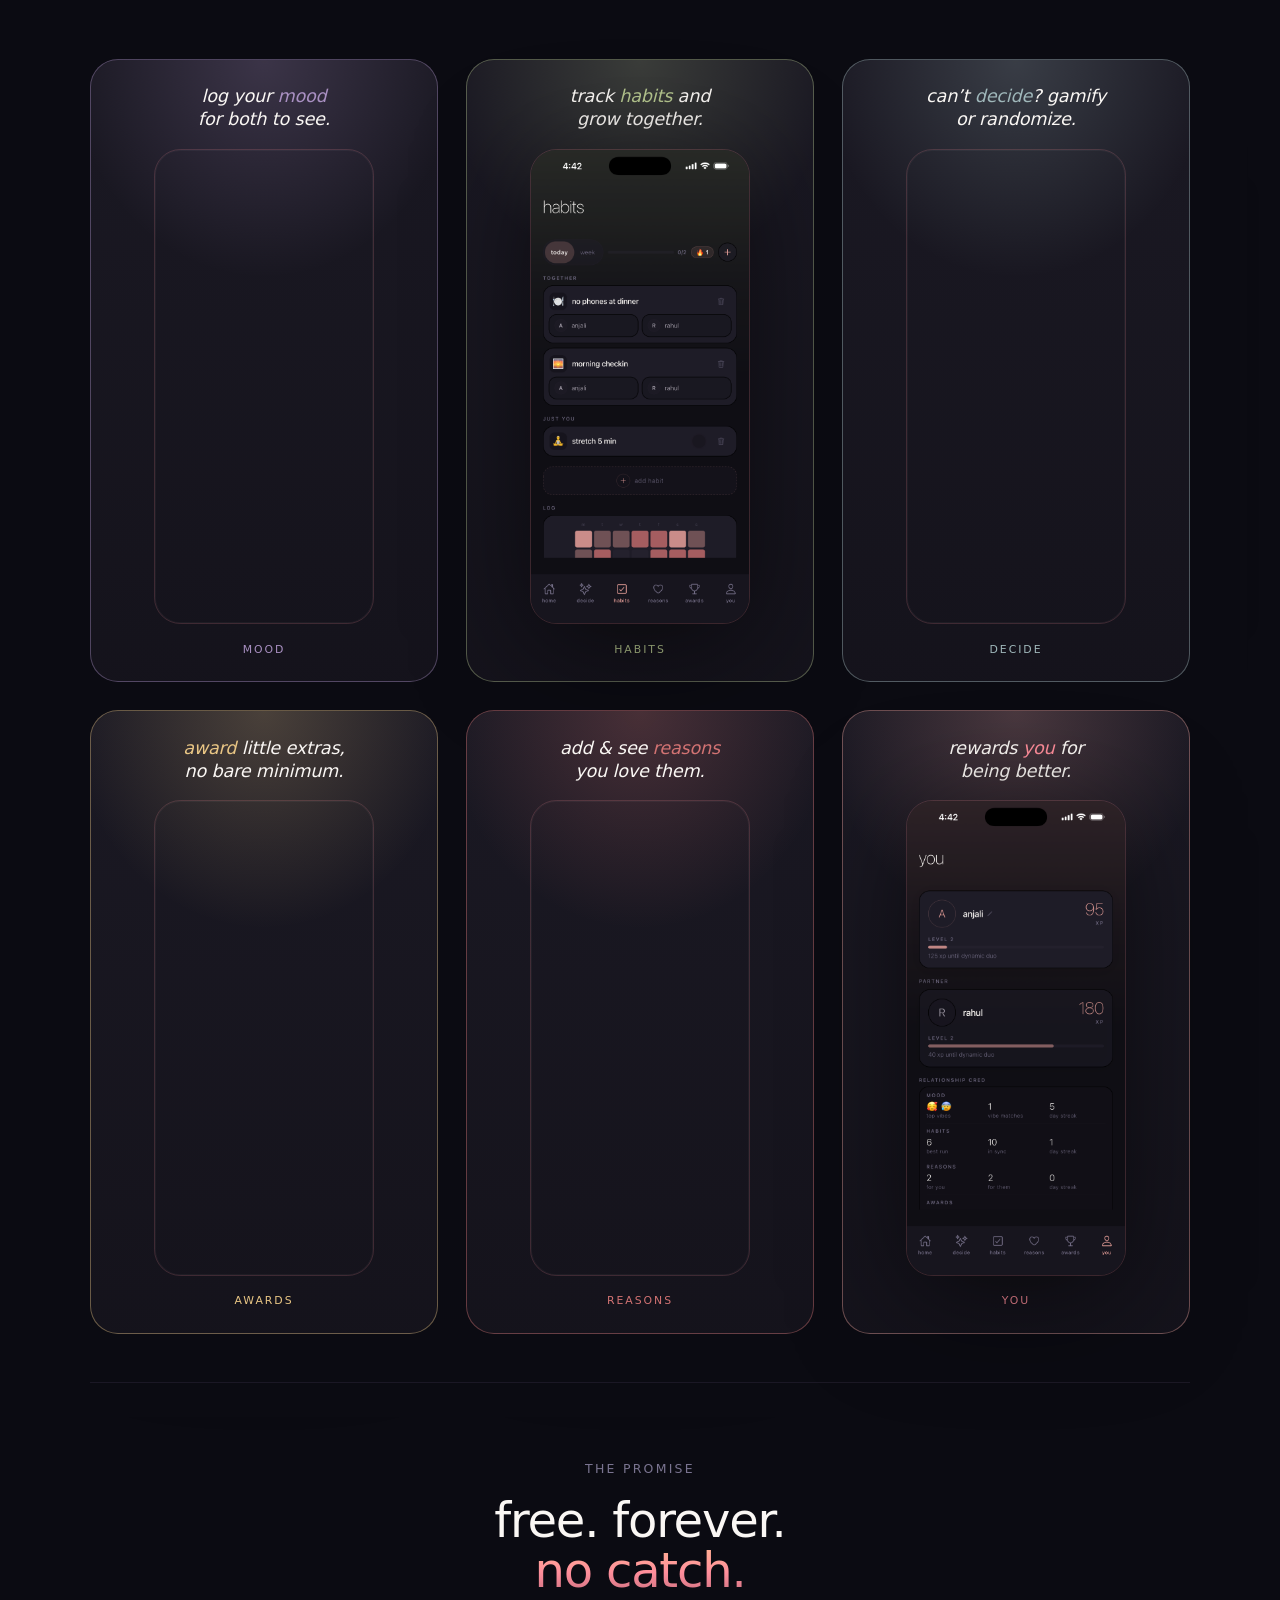
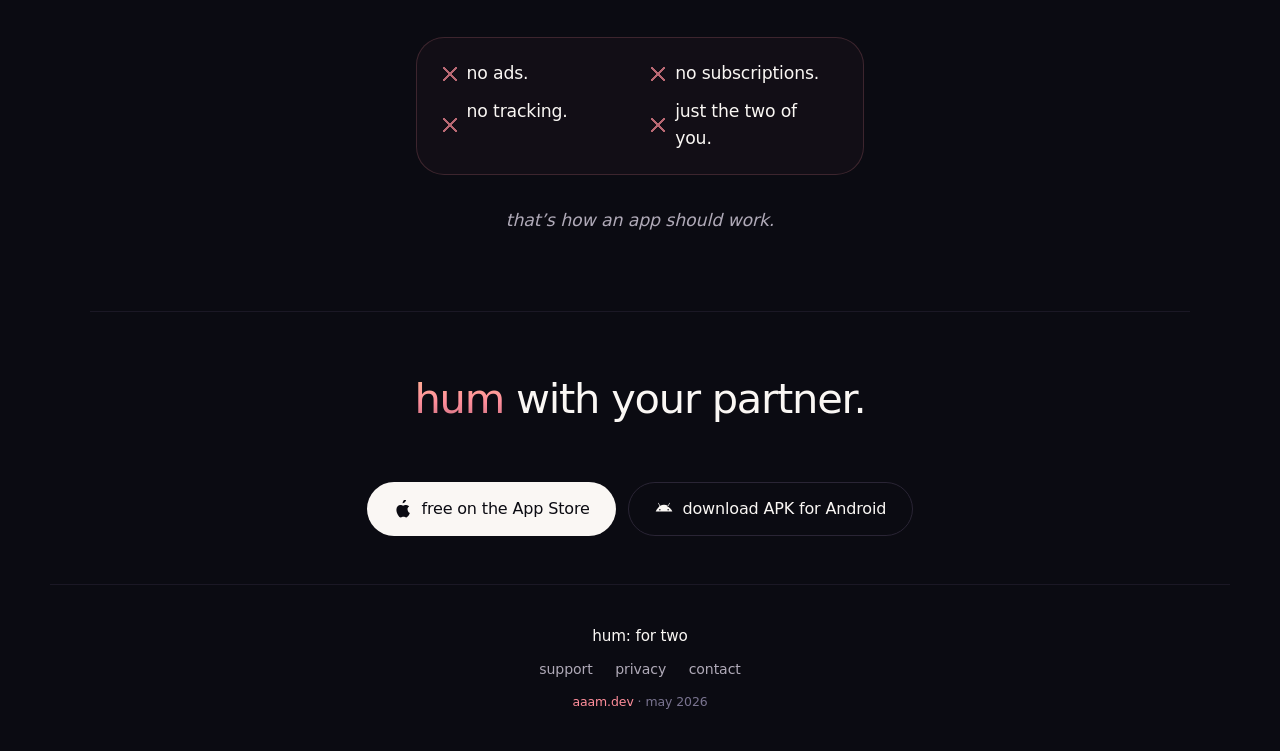
==== commit a56ff1a4: "hum: v12 consistency pass — narrative, feature taglines, OG, CTA Mirrors the v12 promotional deck ph" ====
--- a/hum/index.html
+++ b/hum/index.html
@@ -5,33 +5,33 @@
     <meta name="viewport" content="width=device-width, initial-scale=1, viewport-fit=cover" />
     <meta name="theme-color" content="#0B0B12" />
     <meta name="color-scheme" content="dark" />
-    <title>hum &middot; for two</title>
+    <title>hum &middot; a digital home for your relationship</title>
     <meta
       name="description"
-      content="hum is a calm, invite-only space for two. share moods, build habits, decide together, celebrate each other, and trade reasons you love each other. no public feed. no ads."
+      content="hum is a calm, invite-only home for two. log mood, track habits, decide together, award little extras, and trade reasons you love them. no feed, no ads, no subscriptions, no tracking."
     />
 
-    <!-- Open Graph -->
+    <!-- Open Graph (WhatsApp / Instagram / iMessage / Facebook) -->
     <meta property="og:type" content="website" />
-    <meta property="og:site_name" content="hum: for two" />
-    <meta property="og:title" content="hum · a calm, private space for couples" />
+    <meta property="og:site_name" content="hum &middot; for two" />
+    <meta property="og:title" content="hum · a digital home for your relationship" />
     <meta
       property="og:description"
-      content="a calm, invite-only space for two. share moods, build habits, decide together, and trade reasons you love each other."
+      content="log mood, track habits, decide together, award little extras, trade reasons you love them. just the two of you, across platforms."
     />
     <meta property="og:url" content="https://aaam.dev/hum/" />
     <meta property="og:image" content="https://aaam.dev/hum/images/og-cover.png" />
     <meta property="og:image:width" content="1200" />
     <meta property="og:image:height" content="630" />
     <meta property="og:image:type" content="image/png" />
-    <meta property="og:image:alt" content="hum app — a calm, private space for couples" />
+    <meta property="og:image:alt" content="hum app — a digital home for your relationship, on iPhone" />
 
     <!-- Twitter / X -->
     <meta name="twitter:card" content="summary_large_image" />
-    <meta name="twitter:title" content="hum · a calm, private space for couples" />
+    <meta name="twitter:title" content="hum · a digital home for your relationship" />
     <meta
       name="twitter:description"
-      content="a calm, invite-only space for two."
+      content="log mood, track habits, decide together, award little extras, trade reasons you love them — just the two of you."
     />
     <meta name="twitter:image" content="https://aaam.dev/hum/images/og-cover.png" />
 
@@ -61,12 +61,12 @@
     <main id="top">
       <!-- HERO -->
       <section class="hero">
-        <p class="eyebrow">just for two</p>
+        <p class="eyebrow">hum &middot; for two</p>
         <h1>
-          the little things,<br />
-          <span class="hero-accent">all in one place.</span>
+          a digital <span class="hero-accent">home</span><br />
+          for your relationship
         </h1>
-        <p class="hero-sub">a calm, invite-only space &mdash; just for the two of you.</p>
+        <p class="hero-sub">the small things, every day &mdash; just the two of you.</p>
 
         <div class="hero-stage">
           <div class="phone phone--hero">
@@ -104,16 +104,76 @@
 
       <!-- FEATURES -->
       <section id="features" class="features">
-        <p class="eyebrow eyebrow-center">together</p>
+        <p class="eyebrow eyebrow-center">six rituals</p>
         <h2>small things, every day</h2>
 
         <div class="feature-rail" role="list">
+          <article class="feature feature--mood" role="listitem">
+            <h3>log your <span class="feature-accent">mood</span> for both to see.</h3>
+            <div class="phone">
+              <img
+                src="images/marketing/02-mood.png"
+                alt="mood — log your mood for both to see"
+                width="1320"
+                height="2868"
+                loading="lazy"
+                decoding="async"
+              />
+            </div>
+            <span class="feature-tag">mood</span>
+          </article>
+
+          <article class="feature feature--habits" role="listitem">
+            <h3>track <span class="feature-accent">habits</span> and grow together.</h3>
+            <div class="phone">
+              <img
+                src="images/marketing/03-habits.png"
+                alt="habits — track habits and grow together"
+                width="1320"
+                height="2868"
+                loading="lazy"
+                decoding="async"
+              />
+            </div>
+            <span class="feature-tag">habits</span>
+          </article>
+
+          <article class="feature feature--decide" role="listitem">
+            <h3>can&rsquo;t <span class="feature-accent">decide</span>? gamify or randomize.</h3>
+            <div class="phone">
+              <img
+                src="images/marketing/04-decide.png"
+                alt="decide — gamify or randomize when you can't decide"
+                width="1320"
+                height="2868"
+                loading="lazy"
+                decoding="async"
+              />
+            </div>
+            <span class="feature-tag">decide</span>
+          </article>
+
+          <article class="feature feature--awards" role="listitem">
+            <h3><span class="feature-accent">award</span> little extras, no bare minimum.</h3>
+            <div class="phone">
+              <img
+                src="images/marketing/05-awards.png"
+                alt="awards — award little extras, no bare minimum"
+                width="1320"
+                height="2868"
+                loading="lazy"
+                decoding="async"
+              />
+            </div>
+            <span class="feature-tag">awards</span>
+          </article>
+
           <article class="feature feature--reasons" role="listitem">
-            <h3>say why you love them.</h3>
+            <h3>add &amp; see <span class="feature-accent">reasons</span> you love them.</h3>
             <div class="phone">
               <img
                 src="images/marketing/06-reasons.png"
-                alt="reasons — write one for them, reveal three from them"
+                alt="reasons — add and see reasons you love them"
                 width="1320"
                 height="2868"
                 loading="lazy"
@@ -123,72 +183,12 @@
             <span class="feature-tag">reasons</span>
           </article>
 
-          <article class="feature feature--mood" role="listitem">
-            <h3>how are you, really?</h3>
-            <div class="phone">
-              <img
-                src="images/marketing/02-mood.png"
-                alt="mood — check in together, see the week side by side"
-                width="1320"
-                height="2868"
-                loading="lazy"
-                decoding="async"
-              />
-            </div>
-            <span class="feature-tag">mood</span>
-          </article>
-
-          <article class="feature feature--awards" role="listitem">
-            <h3>celebrate each other.</h3>
-            <div class="phone">
-              <img
-                src="images/marketing/05-awards.png"
-                alt="awards — nominate each other, celebrate the winners"
-                width="1320"
-                height="2868"
-                loading="lazy"
-                decoding="async"
-              />
-            </div>
-            <span class="feature-tag">awards</span>
-          </article>
-
-          <article class="feature feature--habits" role="listitem">
-            <h3>grow together, daily.</h3>
-            <div class="phone">
-              <img
-                src="images/marketing/03-habits.png"
-                alt="habits — shared and personal goals, six-week heatmap"
-                width="1320"
-                height="2868"
-                loading="lazy"
-                decoding="async"
-              />
-            </div>
-            <span class="feature-tag">habits</span>
-          </article>
-
-          <article class="feature feature--decide" role="listitem">
-            <h3>never &ldquo;I don&rsquo;t mind&rdquo; again.</h3>
-            <div class="phone">
-              <img
-                src="images/marketing/04-decide.png"
-                alt="decide — vote together, or let the app pick"
-                width="1320"
-                height="2868"
-                loading="lazy"
-                decoding="async"
-              />
-            </div>
-            <span class="feature-tag">decide</span>
-          </article>
-
           <article class="feature feature--you" role="listitem">
-            <h3>a quiet place to reflect.</h3>
+            <h3>rewards <span class="feature-accent">you</span> for being better.</h3>
             <div class="phone">
               <img
                 src="images/marketing/07-you.png"
-                alt="you — your journey, your streaks, your growth"
+                alt="you — rewards you for being better"
                 width="1320"
                 height="2868"
                 loading="lazy"
@@ -199,7 +199,7 @@
           </article>
         </div>
 
-        <p class="rail-hint" aria-hidden="true">swipe &rarr;</p>
+        <p class="rail-hint" aria-hidden="true">&rarr; keep going</p>
       </section>
 
       <!-- PROMISE -->
@@ -211,16 +211,16 @@
         </h2>
         <ul class="promise-list" aria-label="what hum doesn't do">
           <li>no ads.</li>
-          <li>no in-app purchases.</li>
           <li>no subscriptions.</li>
           <li>no tracking.</li>
+          <li>just the two of you.</li>
         </ul>
         <p class="promise-coda">that&rsquo;s how an app should work.</p>
       </section>
 
       <!-- FINAL CTA -->
       <section class="final-cta">
-        <h2>start together.</h2>
+        <h2><span class="hero-accent">hum</span> with your partner.</h2>
         <div class="cta-group">
           <a href="https://apps.apple.com/us/app/hum-for-two/id6768805132" class="cta-button cta-button--bottom" aria-label="Download hum on the App Store">
             <svg class="cta-apple" width="18" height="18" viewBox="0 0 384 512" fill="currentColor" aria-hidden="true"><path d="M318.7 268.7c-.2-36.7 16.4-64.4 50-84.8-18.8-26.9-47.2-41.7-84.7-44.6-35.5-2.8-74.3 20.7-88.5 20.7-15 0-49.4-19.7-76.4-19.7C63.3 141.2 4 184 4 276.8c0 27.3 4.9 55.6 14.7 84.9 13.1 39.1 60.3 134.9 109.4 133.2 25.7-.6 43.8-18.3 77.3-18.3 32.4 0 49.2 18.3 77.3 17.7 48.3-.8 90.8-83.8 103.6-123 .2-.7.4-1.3.6-2-61.8-26.1-64.2-92.8-64.2-100.6zM256 50.9c29-33.8 26.6-65 25.8-76.3-25.8 1.5-55.6 17.3-72.8 37.3-18.8 21.7-29.8 48.5-27.5 77.3 28.6 2.2 55.9-13.3 74.5-38.3z"/></svg>
--- a/hum/style.css
+++ b/hum/style.css
@@ -239,21 +239,42 @@
   z-index: 1;
 }
 
-/* Soft halo behind hero phone */
-.hero-stage::before {
+/* Two-layer atmospheric halo — warm core + cooler outer atmosphere.
+ * Static. The depth makes the phone feel "lit in space" rather than
+ * "stickered onto a flat circle". */
+.hero-stage::before,
+.hero-stage::after {
   content: '';
   position: absolute;
-  width: clamp(280px, 80vw, 540px);
-  height: clamp(280px, 80vw, 540px);
   border-radius: 50%;
+  pointer-events: none;
+  z-index: -1;
+}
+
+/* Outer atmosphere — large, soft, low-saturation; reads as ambient light. */
+.hero-stage::before {
+  width: clamp(360px, 100vw, 720px);
+  height: clamp(360px, 100vw, 720px);
   background: radial-gradient(
     circle,
-    rgba(255, 142, 155, 0.28) 0%,
-    rgba(255, 179, 146, 0.1) 38%,
+    rgba(255, 142, 155, 0.18) 0%,
+    rgba(169, 144, 194, 0.08) 35%,
     transparent 70%
   );
-  filter: blur(14px);
-  z-index: -1;
+  filter: blur(28px);
+}
+
+/* Warm core — tighter, brighter, anchored behind the phone. */
+.hero-stage::after {
+  width: clamp(260px, 70vw, 480px);
+  height: clamp(260px, 70vw, 480px);
+  background: radial-gradient(
+    circle,
+    rgba(255, 142, 155, 0.34) 0%,
+    rgba(255, 179, 146, 0.16) 38%,
+    transparent 72%
+  );
+  filter: blur(16px);
 }
 
 /*
@@ -282,8 +303,31 @@
   box-shadow: inset 0 0 0 1px rgba(255, 255, 255, 0.04);
 }
 
+/* Hero phone — bigger, layered shadow (dark grounding + accent glow),
+ * top-edge rim light. Apple-style "museum gallery" treatment. */
 .phone--hero {
-  --phone-w: clamp(210px, 60vw, 310px);
+  --phone-w: clamp(230px, 64vw, 360px);
+  filter:
+    drop-shadow(0 32px 80px rgba(0, 0, 0, 0.65))
+    drop-shadow(0 0 28px rgba(255, 142, 155, 0.22));
+}
+
+/* Soft rim highlight on the top edge — suggests an overhead light
+ * source. Static, no animation. KB §restraint compliant. */
+.phone--hero::before {
+  content: '';
+  position: absolute;
+  inset: 0;
+  border-radius: clamp(26px, calc(var(--phone-w) * 0.12), 38px);
+  background: linear-gradient(
+    180deg,
+    rgba(255, 255, 255, 0.18) 0%,
+    rgba(255, 255, 255, 0.04) 6%,
+    transparent 14%
+  );
+  mix-blend-mode: overlay;
+  pointer-events: none;
+  z-index: 2;
 }
 
 /* CTA BUTTON ─────────────────────────────────────────────────────── */
@@ -298,11 +342,12 @@
   padding: 0.85rem 1.6rem;
   background: var(--text);
   color: var(--bg);
-  font-size: 0.95rem;
+  font-size: 1rem;
   font-weight: 500;
   letter-spacing: -0.01em;
   border-radius: 999px;
   text-decoration: none;
+  white-space: nowrap;
   border: 1px solid transparent;
   transition: transform 0.15s ease, box-shadow 0.2s ease, border-color 0.2s ease, background 0.2s ease;
 }
@@ -542,6 +587,16 @@
   text-wrap: balance;
 }
 
+/* Inline accent on feature h3 — colors the bracketed feature word the
+ * same hue used in the v12 promotional deck (synced with
+ * humm/marketing/generate.py FRAMES). Inherits each card's
+ * --feature-tag-color cascade variable. */
+.feature-accent {
+  color: var(--feature-tag-color, var(--primary));
+  font-style: inherit;
+  font-weight: 400;
+}
+
 @media (min-width: 880px) {
   .feature-rail {
     overflow: visible;
@@ -636,12 +691,61 @@
   opacity: 0.7;
 }
 
+/* MOBILE POLISH (≤480px) ─────────────────────────────────────────
+ * Surgical adjustments for phone-class viewports. Tightens padding,
+ * stacks CTAs full-width (KB §full-width mobile CTA pattern, +40%
+ * tap accuracy per getglued.co/manifestos/full-width-mobile-buttons),
+ * trims section rhythm. */
 @media (max-width: 480px) {
+  /* Promise card — already tightened, kept here for clarity */
   .promise-list {
     grid-template-columns: 1fr;
     max-width: 22rem;
     gap: 0.55rem;
-    padding: 1.2rem 1.4rem;
+    padding: 1.15rem 1.3rem;
+  }
+
+  /* Stack CTAs vertically, full-width inside their container.
+   * `white-space: nowrap` already on .cta-button prevents label wrap. */
+  .cta-group {
+    flex-direction: column;
+    align-items: stretch;
+    gap: 0.6rem;
+    max-width: 22rem;
+    margin-inline: auto;
+  }
+
+  .cta-group .cta-button {
+    width: 100%;
+    padding: 0.9rem 1.2rem;
+    font-size: 0.98rem;
+  }
+
+  /* Topbar — tighten padding so logo + nav don't feel adrift */
+  .topbar {
+    padding: 1rem 1.1rem;
+  }
+
+  /* Hero section — slightly tighter top/bottom rhythm on mobile */
+  .hero {
+    padding: 1.25rem 0 2rem;
+  }
+
+  /* Section vertical rhythm — Apple/Linear use ~36-40px on mobile,
+   * not the 48px our desktop scale produces. */
+  section {
+    padding: 2.5rem 0;
+  }
+
+  /* Final-cta needs slightly more breathing room than other sections */
+  .final-cta {
+    padding: 2.5rem 0 2rem;
+  }
+
+  /* Trust row — tighter horizontal gap on mobile */
+  .trust-row {
+    gap: 0.5rem 1rem;
+    font-size: 0.82rem;
   }
 }
 
@@ -792,7 +896,9 @@
   .hero .eyebrow  { animation: rise 0.6s cubic-bezier(.2,.7,.2,1) 0.05s both; }
   .hero h1     { animation: rise 0.7s cubic-bezier(.2,.7,.2,1) 0.1s both; }
   .hero-sub    { animation: rise 0.7s cubic-bezier(.2,.7,.2,1) 0.15s both; }
-  .hero-stage  { animation: rise 0.8s cubic-bezier(.2,.7,.2,1) 0.22s both; }
+  /* Hero stage gets a dedicated scale+rise — more cinematic arrival.
+   * One-shot, KB §restraint compliant (entrance stagger is allowed). */
+  .hero-stage  { animation: hero-arrive 0.95s cubic-bezier(.2,.7,.2,1) 0.22s both; }
   .cta-group   { animation: rise 0.6s cubic-bezier(.2,.7,.2,1) 0.35s both; }
   .trust-row   { animation: rise 0.6s cubic-bezier(.2,.7,.2,1) 0.42s both; }
 }
@@ -800,6 +906,11 @@
 @keyframes rise {
   from { opacity: 0; transform: translateY(8px); }
   to   { opacity: 1; transform: translateY(0); }
+}
+
+@keyframes hero-arrive {
+  from { opacity: 0; transform: translateY(18px) scale(0.96); }
+  to   { opacity: 1; transform: translateY(0) scale(1); }
 }
 
 /* REDUCE MOTION ──────────────────────────────────────────────────── */
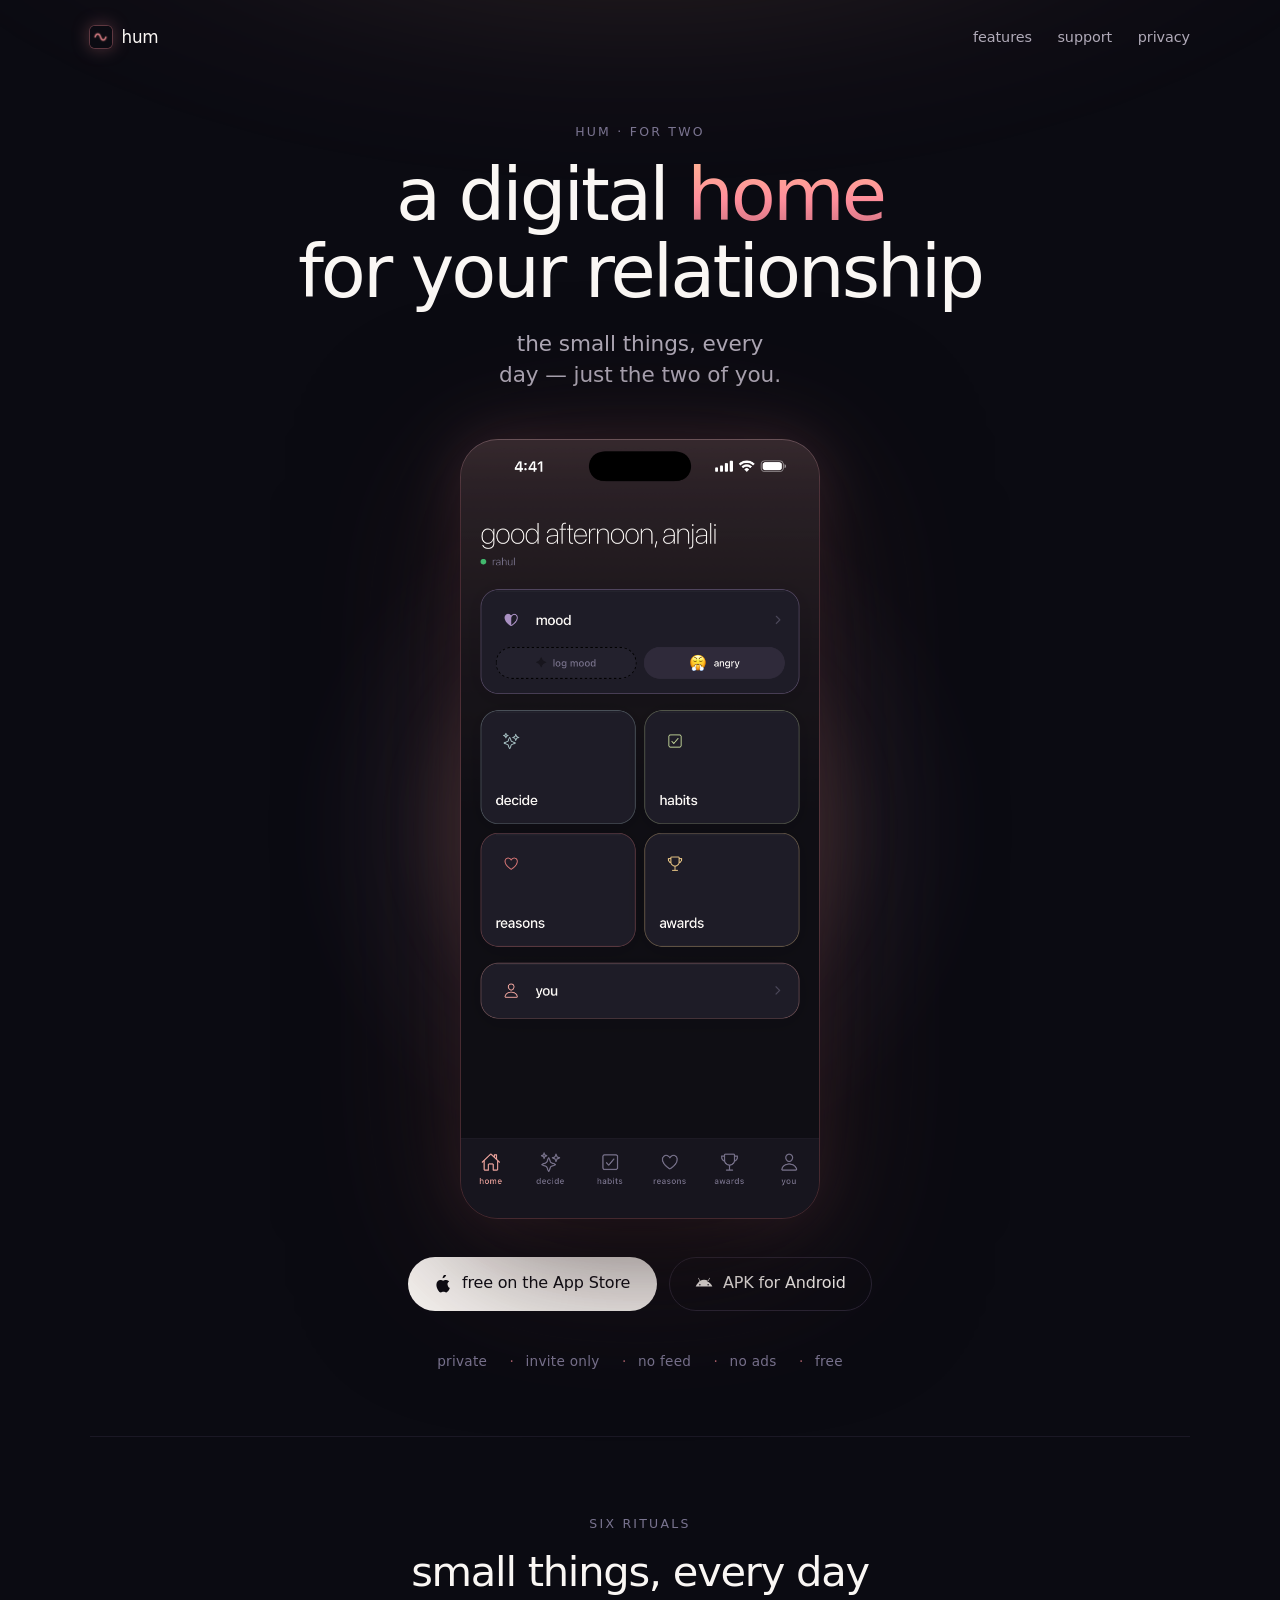
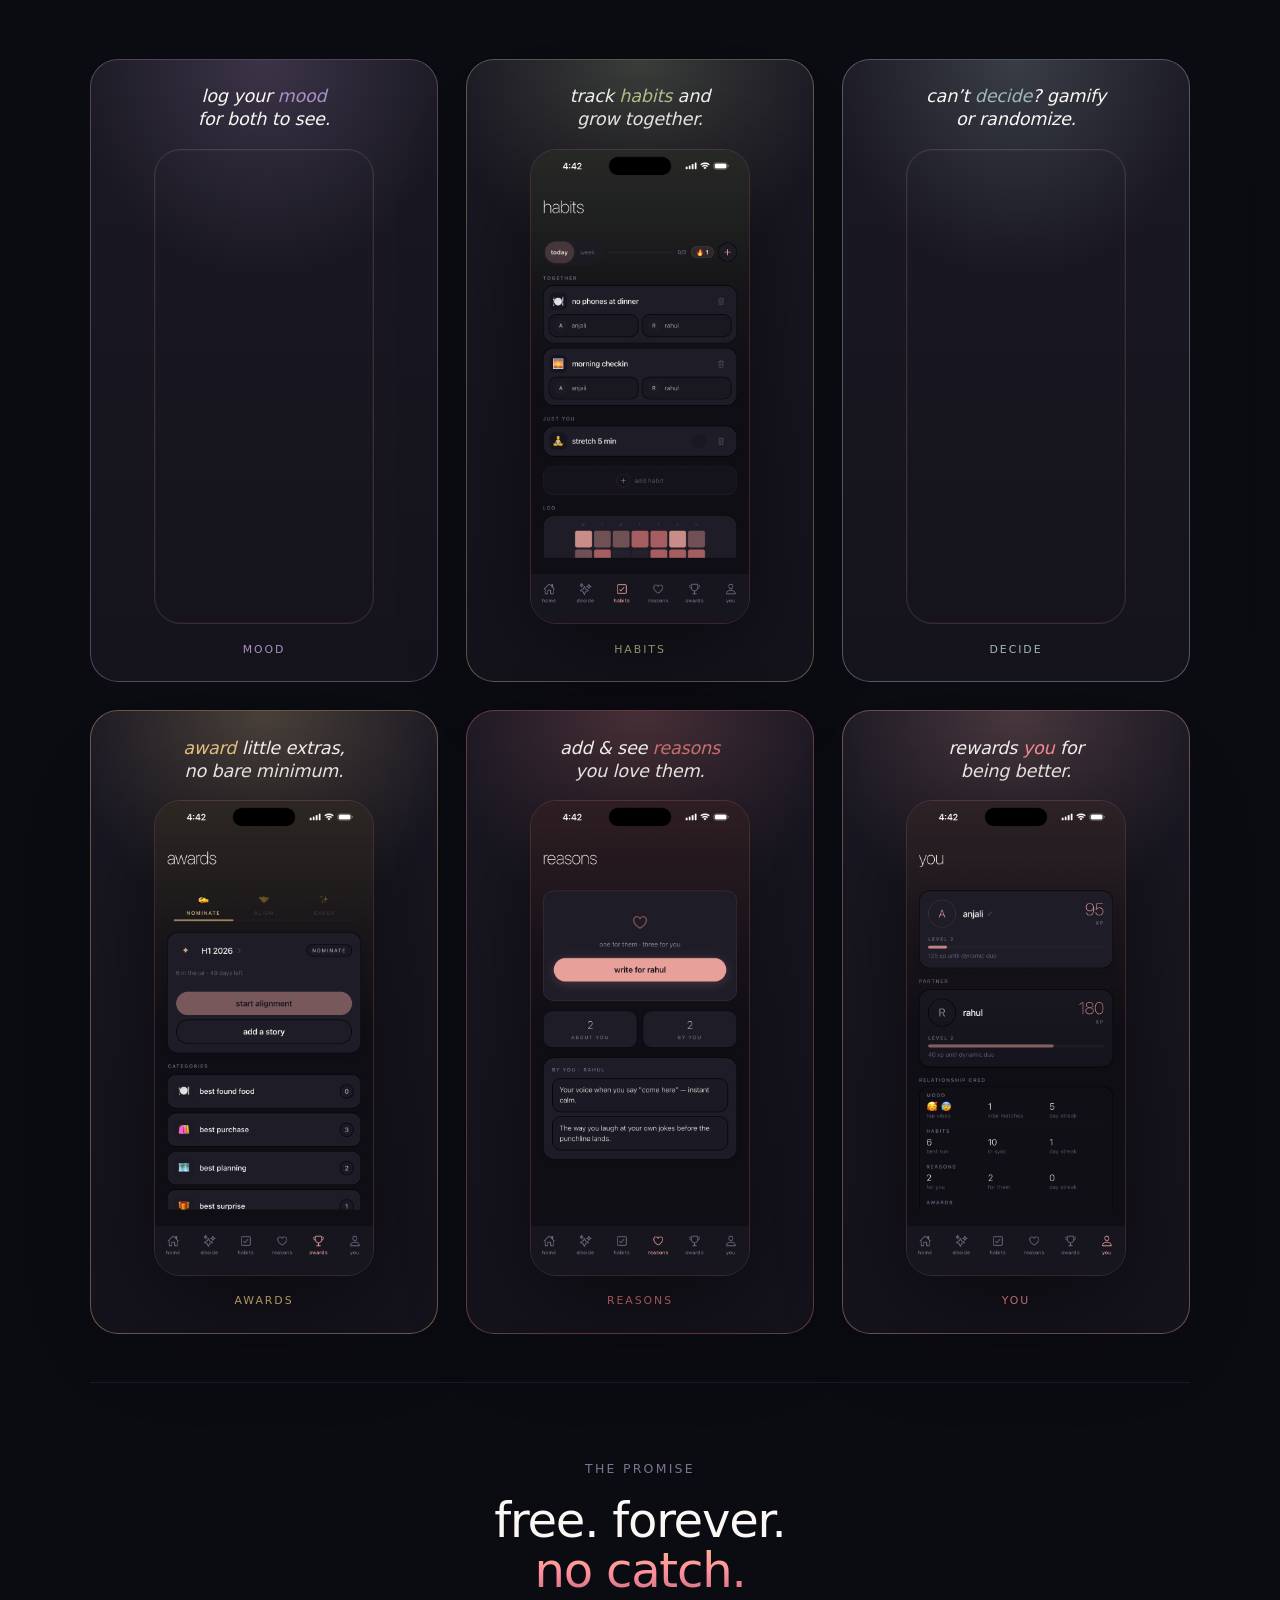
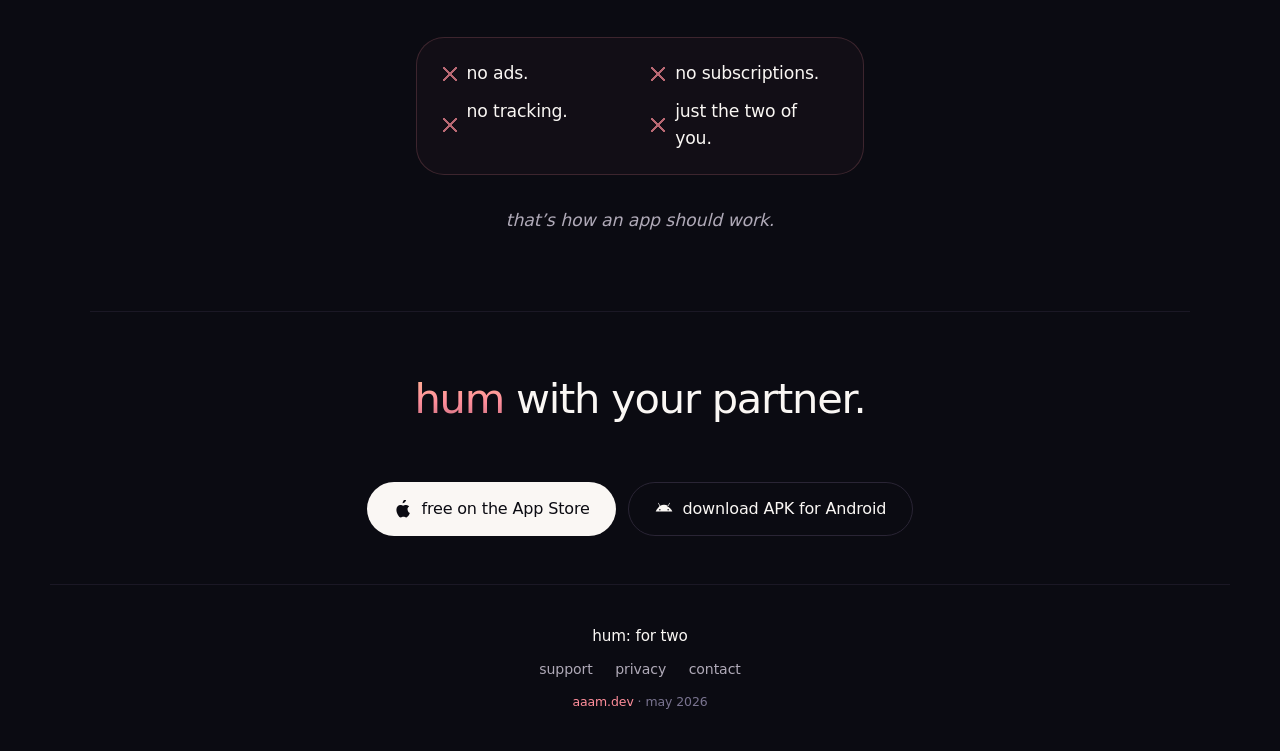
==== commit e1f789d8: "feat(seo): add structured data, sitemap, robots, llms.txt across site Optimize aaam.dev for classic " ====
--- a/hum/index.html
+++ b/hum/index.html
@@ -5,6 +5,8 @@
     <meta name="viewport" content="width=device-width, initial-scale=1, viewport-fit=cover" />
     <meta name="theme-color" content="#0B0B12" />
     <meta name="color-scheme" content="dark" />
+    <!-- iOS Safari Smart App Banner — one-tap install prompt for visitors on iPhone -->
+    <meta name="apple-itunes-app" content="app-id=6768805132" />
     <title>hum &middot; a digital home for your relationship</title>
     <meta
       name="description"
@@ -41,6 +43,49 @@
     <link rel="apple-touch-icon" sizes="180x180" href="images/icon-180.png" />
     <link rel="preload" as="image" href="images/marketing/01-home.png" fetchpriority="high" />
     <link rel="stylesheet" href="style.css" />
+
+    <!-- Structured data: hum as a mobile app + breadcrumb, linked to the studio org. -->
+    <script type="application/ld+json">
+    {
+      "@context": "https://schema.org",
+      "@graph": [
+        {
+          "@type": "MobileApplication",
+          "@id": "https://aaam.dev/hum/#app",
+          "name": "hum",
+          "alternateName": "hum · for two",
+          "url": "https://aaam.dev/hum/",
+          "description": "hum is a calm, invite-only home for two. Log mood, track habits, decide together, award little extras, and trade reasons you love them. No feed, no ads, no subscriptions, no tracking.",
+          "applicationCategory": "LifestyleApplication",
+          "operatingSystem": "iOS, Android",
+          "image": "https://aaam.dev/hum/images/og-cover.png",
+          "screenshot": [
+            "https://aaam.dev/hum/images/marketing/01-home.png",
+            "https://aaam.dev/hum/images/marketing/02-mood.png",
+            "https://aaam.dev/hum/images/marketing/03-habits.png"
+          ],
+          "downloadUrl": "https://apps.apple.com/us/app/hum-for-two/id6768805132",
+          "installUrl": "https://apps.apple.com/us/app/hum-for-two/id6768805132",
+          "publisher": { "@id": "https://aaam.dev/#org" },
+          "offers": { "@type": "Offer", "price": "0", "priceCurrency": "USD" }
+        },
+        {
+          "@type": "Organization",
+          "@id": "https://aaam.dev/#org",
+          "name": "aaam.dev",
+          "url": "https://aaam.dev/",
+          "email": "support@aaam.dev"
+        },
+        {
+          "@type": "BreadcrumbList",
+          "itemListElement": [
+            { "@type": "ListItem", "position": 1, "name": "aaam.dev", "item": "https://aaam.dev/" },
+            { "@type": "ListItem", "position": 2, "name": "hum", "item": "https://aaam.dev/hum/" }
+          ]
+        }
+      ]
+    }
+    </script>
   </head>
 
   <body>
